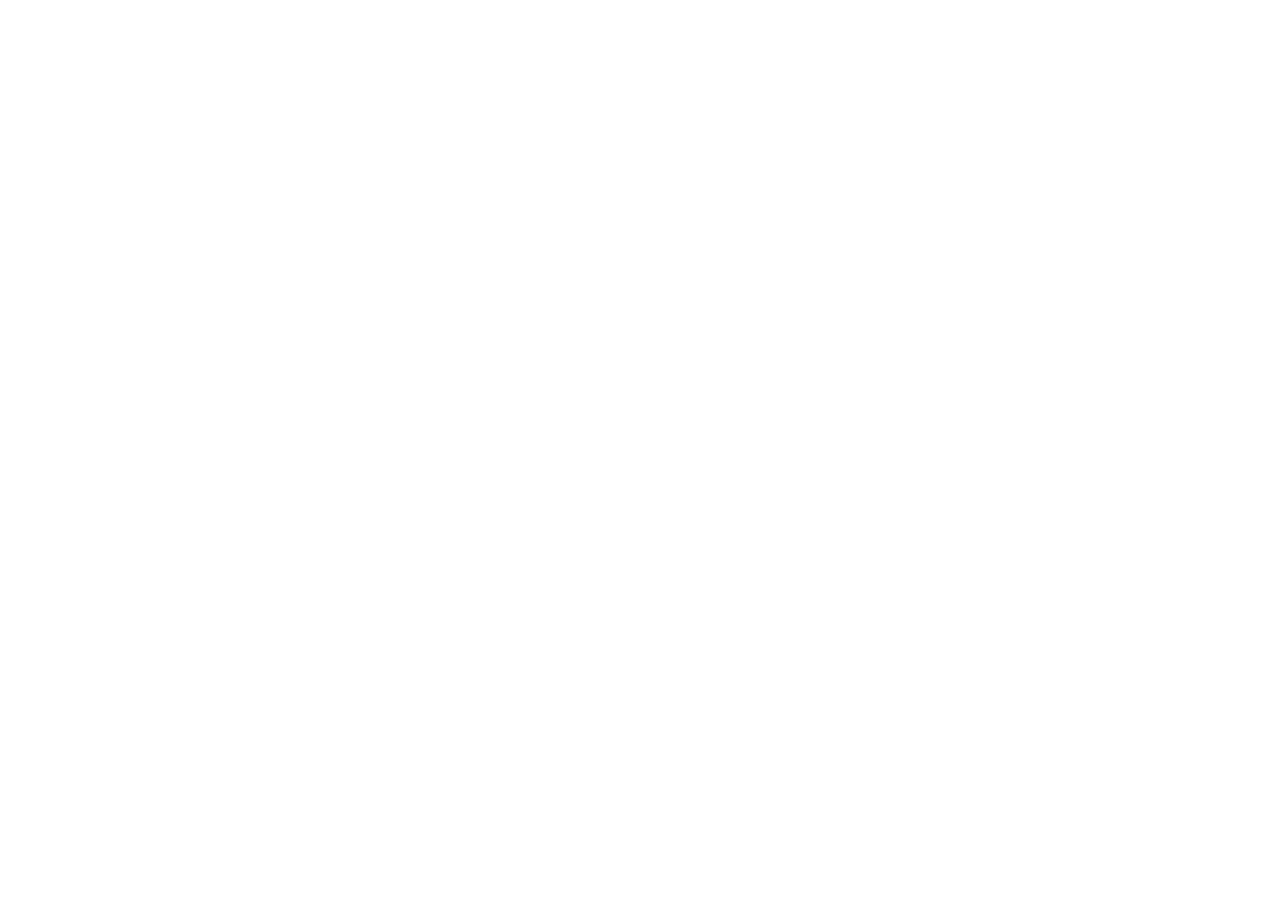
==== index.html @ 52702058 "Update index.html" ====
<!DOCTYPE html>
<html class="no-js vlt-is--custom-cursor" lang="en">


<head>
	<meta charset="utf-8">
	<title>Pranav Yerramaneni | Portfolio</title>
	<meta http-equiv="Content-Type" content="text/html; charset=UTF-8">
	<meta http-equiv="X-UA-Compatible" content="IE=edge">
	<meta name="viewport" content="width=device-width, initial-scale=1, maximum-scale=1">
	
	<meta name="keywords" content="">
	<meta name="description" content="A Website for our portfolio and plans">		
	<meta name="msapplication-TileColor" content="#c3323a">
	<meta name="theme-color" content="#101010">	
	<meta name="robots" content="index,follow">
	<meta name="googlebot" content="index,follow">
	<meta name="format-detection" content="telephone=no">
	<meta property="og:locale" content="en_US">
	<meta property="og:type" content="website">
	<meta name="google-site-verification" content="4DUOSP70eoujX4ylb9AFJlxHaWDzk1cPZtLNSaROMTg">
	<!-- Add the meta tag to turn off automatic translation -->
	<meta name="google" content="notranslate">


	<link rel="stylesheet" href="css/framework-bootstrap.min.css">
	<link rel="stylesheet" href="css/Inter-style.css">
	<link rel="stylesheet" href="css/css-vlt-plugins.min.css">
	<link rel="stylesheet" href="css/css-vlt-main.min.css">
	<link rel="stylesheet" href="css/css-custom.css">

</head><body class=" animsition">
	<!--Header-->
	<header class="vlt-header">
		<div class="vlt-navbar vlt-navbar--main vlt-navbar--fixed">
			<div class="vlt-navbar-background"></div>
			<div class="vlt-navbar-inner">
				<div class="vlt-navbar-inner--left">
					<!--Logo-->
					<a class="vlt-navbar-logo" href="index.html">
						<!-- <img class="black" src="images/root-logo-blak.png" alt="robopocalypse"><img class="white" src="images/root-logo-whit.png" alt="robopocalypse"> -->
					<!--Contacts-->
					<nav class="vlt-navbar-contacts d-none d-md-block">
						<ul>
							<li><a href="https://discord.gg/">devmello</a></li>
							<li class="sep">/</li>
							<li><a href="mailto:robopocalypse@gmail.com">pranav@devmello.xyz</a></li>
						</ul>
					</nav>
				</div>
				<div class="vlt-navbar-inner--right">
					<div class="d-flex align-items-center">
						<!--Menu Burger--><a class="vlt-menu-burger js-offcanvas-menu-open" href="#"><svg xmlns="http://www.w3.org/2000/svg" width="24" height="24" viewbox="0 0 24 24" fill="none" stroke="currentColor" stroke-width="2" stroke-linecap="square" stroke-linejoin="round">
								<line x1="3" y1="12" x2="21" y2="12"></line>
								<line x1="3" y1="6" x2="21" y2="6"></line>
								<line x1="3" y1="18" x2="21" y2="18"></line></svg></a>
					</div>
				</div>
			</div>
		</div>
	</header>
	<!--Offcanvas Menu-->
	<div class="vlt-offcanvas-menu">
		<div class="vlt-offcanvas-menu__header">
			<!--Locales-->
			<nav class="vlt-offcanvas-menu__locales"></nav>
			<!--Menu Burger--><a class="vlt-menu-burger vlt-menu-burger--opened js-offcanvas-menu-close" href="#"><svg xmlns="http://www.w3.org/2000/svg" width="24" height="24" viewbox="0 0 24 24" fill="none" stroke="currentColor" stroke-width="2" stroke-linecap="square" stroke-linejoin="round">
					<line x1="18" y1="6" x2="6" y2="18"></line>
					<line x1="6" y1="6" x2="18" y2="18"></line></svg></a>
		</div>
		<nav class="vlt-offcanvas-menu__navigation">
			<!--Navigation-->
			<ul class="sf-menu">
				<li data-menuanchor="Home"><a href="#Home">Home</a></li>
				<li data-menuanchor="Services"><a href="#Services">Experience</a></li>
				<li data-menuanchor="Experience"><a href="#Experience">Education</a></li>
				<!-- <li data-menuanchor="Skills"><a href="#Skills">Skills</a></li> -->
				<li data-menuanchor="Contact"><a href="#Contact">Contact</a></li>
			</ul>
		</nav>
		<div class="vlt-offcanvas-menu__footer">
			<!--Copyright-->
			<div class="vlt-offcanvas-menu__copyright">
				<p>© 2025 Copyright.<br>All rights reserved.</p>
			</div>
		</div>
	</div>
	<!--Site Overlay-->
	<div class="vlt-site-overlay"></div>
	<!--Main-->
	<main class="vlt-main">
		<!--Fullpage Slider-->
		<div class="vlt-fullpage-slider" data-loop-top="" data-loop-bottom="" data-speed="800">
			<!--Home-->
			<!--Section-->
			<div class="vlt-section pp-scrollable" data-anchor="Home" data-brightness="dark" style="background-image: url(assets/img/root/red-background.jpg);">
			<video width="100%" height="100%" autoplay="" loop="" muted="">
				<source src="assets/img/video3.mp4" type="video/mp4">
			</source></video>
				<div class="vlt-section__vertical-align">
					<div class="vlt-section__content">
						<div class="container">
							<div class="row">
								<div class="col-lg-7 offset-lg-1">
									<!--Animated Block-->
									<div class="vlt-animated-block" style="animation-delay:0s; animation-duration:700ms;">
										<h5 class="vlt-display-1 has-white-color">Pranav Yerramaneni</h5>
										<div class="vlt-gap-10"></div>
										<h1 class="vlt-large-heading has-white-color">Robotics for <br>3+ Years</h1>
										<div class="vlt-gap-40"></div>
										<div class="row">
											<div class="col-auto">
												<!--Counter Up Small-->
												<div class="vlt-counter-up-small" data-ending-number="5000" data-animation-speed="1500" data-delimiter=""><span class="counter">0</span> <sup></sup>
													<h6 class="vlt-display-1">⠀⠀⠀Impacted <br>⠀⠀⠀People</h6>
												</div>
												<div class="vlt-gap-20--sm"></div>
											</div>
											<div class="col-auto">
												<!--Counter Up Small-->
												<div class="vlt-counter-up-small" data-ending-number="700" data-animation-speed="1500" data-delimiter=""><span class="counter">0</span><sup> </sup>
													<h6 class="vlt-display-1">Hours of stem<br>taught</h6>
												</div>
											</div>
										</div>
										<div class="vlt-gap-40"></div><a class="vlt-link has-white-color" href="https://www.youtube.com/watch?v=5-nJNGnKnes">Watch Introduction</a>
									</div>
								</div>
							</div>
						</div>
					</div>
				</div>
			</div>
			<!--Services-->
			<!--Section-->
			<div class="vlt-section pp-scrollable" data-anchor="Services" data-brightness="light">
				<div class="vlt-section__vertical-align">
					<div class="vlt-section__content">
						<!--Particles-->
						<div class="vlt-section__particles">
							<div class="vlt-particle vlt-custom--1259 vlt-fade-in-right" style="background-image: url(assets/img/root/plus-light-pattern.png); animation-delay: 750ms;"></div>
							<div class="vlt-particle vlt-custom--2355 vlt-fade-in-left" style="background-image: url(assets/img/root/elipse-light.png); animation-delay: 500ms;"></div>
						</div>
						<div class="container">
							<div class="row">
								<div class="col-lg-2 offset-lg-1 d-none d-lg-block">
									<!--Animated Block-->
									<div class="vlt-animated-block" style="animation-delay:0s; animation-duration:700ms;">
										<!--Counter Up-->
										<div class="vlt-counter-up" data-ending-number="5" data-animation-speed="1000" data-delimiter=""><span class="counter">0</span><sup>+</sup>
										</div>
										<div class="vlt-gap-40"></div>
										<h6>Years <br>Experience <br>Volunteering <br>& Working</h6>
									</div>
								</div>
								<div class="col-lg-8 col-md-12">
									<!--Animated Block-->
									<div class="vlt-animated-block" style="animation-delay:100ms; animation-duration:700ms;">
										<h4>Teaching <span class="has-first-color">STEM</span> at 4+ elementry schools & <span class="has-first-color">interned</span> at multiple companies</h4>
									</div>
									<div class="vlt-gap-70"></div>
									<div class="row">
										<div class="col-md-6">
											<!--Animated Block-->
											<div class="vlt-animated-block" style="animation-delay:200ms; animation-duration:700ms;">
												<!--Services-->
												<div class="vlt-services">
													<h5 class="vlt-services__title"><a href="https://cometkits.github.io/">CometKits</a>
													</h5>
													<p class="vlt-services__text">
														Working closely with teachers and school administrators, I designed a custom product called Comet Kits <a class="standout-link" href="https://www.youtube.com/watch?v=p5Mq5VVSzcs" >(news coverage)</a>, enabling elementary students to explore robotics through interactive, project-based learning. Through this initiative, hundreds of students have gained an early understanding of coding, engineering, and creative problem-solving.
														</p>
												</div>
											</div>
											<div class="vlt-gap-40"></div>
										</div>
										<div class="col-md-6">
											<!--Animated Block-->
											<div class="vlt-animated-block" style="animation-delay:300ms; animation-duration:700ms;">
												<!--Services-->
												<div class="vlt-services">
													<h5 class="vlt-services__title"><a href="https://www.novarobotics.us/">Nova Robotics</a></h5>
													<p class="vlt-services__text">
														Created control software for a dual reaction wheel humanoid robot (bipedal) to balance with reaction wheels
														and execute complex motions such as walking and squatting.<br>
														Engineered an expressive robotic head for a childcare application using insights from Stanford childcare centers.<br>
														Integrated VibeVoice neural text-to-speech with the LLaVA vision-language model to enable emotionally aware,
														authentic interactions; optimized the system by modularizing the omnimodal architecture to reduce compute usage.
													</p>
												</div>
											</div>
											<div class="vlt-gap-40"></div>
										</div>
										<div class="col-md-6">
											<!--Animated Block-->
											<div class="vlt-animated-block" style="animation-delay:400ms; animation-duration:700ms;">
												<!--Services-->
												<div class="vlt-services">
													<h5 class="vlt-services__title"><a href="https://tourable.net">Tourable</a>
													</h5>
													<p class="vlt-services__text">
														Worked for a Cornell backed startup as a full stack developer.
														Implemented Stripe transactional features on the website for b2b and b2c payment plans.
														Implemented an admin dashboard for the website using React and Node.js.
													</p>
												</div>
											</div>
											<div class="vlt-gap-40--sm"></div>
										</div>
										<div class="col-md-6">
											<!--Animated Block-->
											<div class="vlt-animated-block" style="animation-delay:500ms; animation-duration:700ms;">
												<!--Services-->
												<div class="vlt-services">
													<h5 class="vlt-services__title"><a href="https://control.devmello.xyz">Robotics</a>
													</h5>
													<p class="vlt-services__text">
														- Software Lead - FIRST Tech Challenge Robotics, Team #8872 <br>
														- Co-Captain - FIRST Tech Challenge Robotics, Team #20424 <br>
														Qualified for the World Championship for FIRST Tech Challenge hosted in Houston. There we were a finalist for the Think Award placing us 12th in our division and 36nd in the world out of 7,000+ teams (top 0.1%).
														Co-led a 12-member team to regionals, implementing advanced algorithms and technologies.
														</p>
												</div>
											</div>
										</div>
									</div>
								</div>
							</div>
						</div>
					</div>
				</div>
			</div>
			<!--Experience-->
			<!--Section-->
			<div class="vlt-section pp-scrollable" data-anchor="Experience" data-brightness="dark">
				<div class="vlt-section__vertical-align">
					<div class="vlt-section__content">
						<!--Ken Burn Effect-->
						<div class="vlt-section__ken-burn-background"><img src="images/img-attachment-02.jpg" alt=""></div>
						<div class="container">
							<div class="row">
								<div class="col-lg-10 offset-lg-1">
									<!--Animated Block-->
									<div class="vlt-animated-block" style="animation-delay:0s; animation-duration:700ms;">
										<div class="d-block d-md-flex align-items-center justify-content-between">
											<h1 class="has-white-color">Education</h1>
											<div class="vlt-gap-30--sm"></div>
											<div class="vlt-timeline-slider-controls"><span class="prev">🡐</span><span class="pagination"></span><span class="next">🡒</span></div>
										</div>
									</div>
									<div class="vlt-gap-50"></div>
									<!--Animated Block-->
									<div class="vlt-animated-block" style="animation-delay:100ms; animation-duration:700ms;">
										<!--Timeline Slider-->
										<div class="vlt-timeline-slider">
											<div class="swiper-container">
												<div class="swiper-wrapper">
													<div>
														<div class="vlt-timeline-item">
															<div class="row">
																<div class="col-sm-12 col-md-3"><span class="vlt-timeline-item__year">Spring 2024</span></div>
																<div class="col-sm-12 col-md-3">
																	<h5 class="vlt-timeline-item__title">Mission College</h5>
																</div>
																<div class="col-sm-12 col-md-5 offset-md-1">
																	<p class="vlt-timeline-item__text">
																		— CIS 007: Python Programming (4 credits) - Grade: A<br>
																	</p>
																</div>
															</div>
														</div>

														<div class="vlt-timeline-item">
															<div class="row">
																<div class="col-sm-12 col-md-3"><span class="vlt-timeline-item__year">Spring 2024</span></div>
																<div class="col-sm-12 col-md-3">
																	<h5 class="vlt-timeline-item__title">Mission College</h5>
																</div>
																<div class="col-sm-12 col-md-5 offset-md-1">
																	<p class="vlt-timeline-item__text">
																		— CIS 008: Advanced Python Programming (4 credits) - Grade: A
																	</p>
																</div>
															</div>
														</div>
														<!--Timeline Slider Item-->
														
														<!--Timeline Slider Item-->
														<div class="vlt-timeline-item">
															<div class="row">
																<div class="col-sm-12 col-md-3"><span class="vlt-timeline-item__year">Fall 2023</span></div>
																<div class="col-sm-12 col-md-3">
																	<h5 class="vlt-timeline-item__title">Mission College</h5>
																</div>
																<div class="col-sm-12 col-md-5 offset-md-1">
																	<p class="vlt-timeline-item__text">
																		— CIS 051: Introduction to Data Analysis (4 credits) - Grade: A
																	</p>
																</div>
															</div>
														</div>
														<div class="vlt-timeline-item">
															<div class="row">
																<div class="col-sm-12 col-md-3"><span class="vlt-timeline-item__year">Summer 2023</span></div>
																<div class="col-sm-12 col-md-3">
																	<h5 class="vlt-timeline-item__title">Mission College</h5>
																</div>
																<div class="col-sm-12 col-md-5 offset-md-1">
																	<p class="vlt-timeline-item__text">
																		— CIS 044: Intro to Data Structures Using Java (4 credits) - Grade: A
																	</p>
																</div>
															</div>
														</div>
														
														<!--Timeline Slider Item-->
														
														<!--Timeline Slider Item-->
														
													</div>
													<div>
														<div class="vlt-timeline-item">
															<div class="row">
																<div class="col-sm-12 col-md-3"><span class="vlt-timeline-item__year">Summer 2023</span></div>
																<div class="col-sm-12 col-md-3">
																	<h5 class="vlt-timeline-item__title">Mission College</h5>
																</div>
																<div class="col-sm-12 col-md-5 offset-md-1">
																	<p class="vlt-timeline-item__text">
																		— CIS 040: C++ Programming (4 credits) - Grade: A<br>
																	</p>
																</div>
															</div>
														</div>
														<!--Timeline Slider Item-->
														<div class="vlt-timeline-item">
															<div class="row">
																<div class="col-sm-12 col-md-3"><span class="vlt-timeline-item__year">Summer 2022</span></div>
																<div class="col-sm-12 col-md-3">
																	<h5 class="vlt-timeline-item__title">Mission College</h5>
																</div>
																<div class="col-sm-12 col-md-5 offset-md-1">
																	<p class="vlt-timeline-item__text">
																		— CIS 043: Software Development With Java (4 credits) - Grade: A<br>
																	</p>
																</div>
															</div>
														</div>
														<div class="vlt-timeline-item">
															<div class="row">
																<div class="col-sm-12 col-md-3"><span class="vlt-timeline-item__year">Summer 2022</span></div>
																<div class="col-sm-12 col-md-3">
																	<h5 class="vlt-timeline-item__title">Mission College</h5>
																</div>
																<div class="col-sm-12 col-md-5 offset-md-1">
																	<p class="vlt-timeline-item__text">
																		— CIS 055: Database Management Systems I (3 credits) - Grade: A
																	</p>
																</div>
															</div>
														</div>
													</div>
												</div>
											</div>
										</div>
									</div>
									<div class="vlt-gap-50"></div>
									<!--Animated Block-->
									<div class="vlt-animated-block" style="animation-delay:200ms; animation-duration:700ms;">
										<!--Button--><a class="vlt-btn vlt-btn--primary" href="https://devmello.github.io/resume" target="_self"><span class="vlt-btn__text">Resume</span><span class="vlt-btn__icon vlt-btn__icon--right">
											<!-- <svg xmlns="http://www.w3.org/2000/svg" width="24" height="24" viewbox="0 0 24 24" fill="none" stroke="currentColor" stroke-width="2" stroke-linecap="square" stroke-linejoin="round">
													<line x1="12" y1="5" x2="12" y2="19"></line>
													<polyline points="19 12 12 19 5 12"></polyline>
												</svg>--></span></a> 
									</div>
								</div>
							</div>
						</div>
					</div>
				</div>
			</div>
			<!--Skills-->
			<!-- Section-->
			<!-- <div class="vlt-section pp-scrollable" data-anchor="Skills" data-brightness="light">
				<div class="vlt-section__vertical-align">
					<div class="vlt-section__content">
						
						<div class="vlt-section__particles">
							<div class="vlt-particle vlt-custom--1259 vlt-fade-in-right" style="background-image: url(assets/img/root/plus-light-pattern.png); animation-delay: 750ms;"></div>
							<div class="vlt-particle vlt-custom--2355 vlt-fade-in-left" style="background-image: url(assets/img/root/elipse-light.png); animation-delay: 500ms;"></div>
						</div>
						<div class="container">
							<div class="row align-items-center">
								<div class="col-lg-4 offset-lg-1">
									<div class="vlt-slide-photo">
										<div class="vlt-slide-photo__inside"><img src="images/img-attachment-07.jpg" alt=""></div>
										<div class="vlt-slide-photo__particle vlt-fade-in-bottom--small has-border-radius has-box-shadow" style="top: -50px; right: -40px; width: 100px; transition-delay: 300ms;"><img src="images/root-parallax-particle-01.png" alt=""></div>
										<div class="vlt-slide-photo__particle vlt-fade-in-bottom--small has-border-radius has-box-shadow" style="top: 40px; left: -30px; width: 80px; transition-delay: 600ms;"><img src="images/root-parallax-particle-02.png" alt=""></div>
										<div class="vlt-slide-photo__particle vlt-fade-in-left--small has-border-radius has-box-shadow" style="left: 30px; bottom: -50px; width: 100px; transition-delay: 900ms;"><img src="images/root-parallax-particle-03.png" alt=""></div>
										<div class="vlt-slide-photo__particle vlt-fade-in-left--small negative-z-index" style="right: -40px; bottom: -30px; width: 290px; transition-delay: 1.2s;"><img src="images/root-plus-light-pattern.png" alt=""></div>
									</div>
									<div class="vlt-gap-100--md"></div>
								</div>
								<div class="col-lg-5 offset-lg-1">

									<div class="vlt-animated-block" style="animation-delay:100ms; animation-duration:700ms;">
										<h4>I use the easiest and most efficient <span class="has-first-color">language</span></h4>
										<div class="vlt-gap-20"></div>
										<p>“Experience is the name<br> everyone gives to their mistakes.”<strong> – Oscar Wilde</strong></p>
									</div>
									<div class="vlt-gap-50"></div>

									<div class="vlt-animated-block" style="animation-delay:300ms; animation-duration:700ms;">

										<div class="vlt-progress-bar" data-final-value="100" data-animation-speed="1000">
											<h5 class="vlt-progress-bar__title">Java<span class="counter">0</span>
											</h5>
											<div class="vlt-progress-bar__bar"><span></span></div>
										</div>
									</div>
									<div class="vlt-gap-30"></div>

									<div class="vlt-animated-block" style="animation-delay:200ms; animation-duration:700ms;">

										<div class="vlt-progress-bar" data-final-value="60" data-animation-speed="1000">
											<h5 class="vlt-progress-bar__title">Kotlin<span class="counter">0</span>
											</h5>
											<div class="vlt-progress-bar__bar"><span></span></div>
										</div>
									</div>
									<div class="vlt-gap-30"></div>

									<div class="vlt-animated-block" style="animation-delay:400ms; animation-duration:700ms;">
										<div class="vlt-progress-bar" data-final-value="50" data-animation-speed="1000">
											<h5 class="vlt-progress-bar__title">C++<span class="counter">0</span>
											</h5>
											<div class="vlt-progress-bar__bar"><span></span></div>
										</div>
									</div>
								</div>
							</div>
						</div>
					</div>
				</div>
			</div> -->
			<!--Contact-->
			<!--Section-->
			<div class="vlt-section pp-scrollable" data-anchor="Contact" data-brightness="dark">
				<div class="vlt-section__vertical-align">
					<div class="vlt-section__content">
						<!--Particles-->
						<div class="vlt-section__particles">
							<div class="vlt-particle vlt-custom--1259 vlt-fade-in-right" style="background-image: url(assets/img/root/plus-light-pattern.png); animation-delay: 750ms;"></div>
							<div class="vlt-particle vlt-custom--2355 vlt-fade-in-left" style="background-image: url(assets/img/root/elipse-light.png); animation-delay: 500ms;"></div>
						</div>
						<!--Ken Burn Effect-->
						<div class="vlt-section__ken-burn-background"><img src="images/img-attachment-05.jpg" alt=""></div>
						<div class="container">
							<div class="row">
								<div class="col-lg-4 offset-lg-1">
									<!--Animated Block-->
									<div class="vlt-animated-block" style="animation-delay:0s; animation-duration:700ms;">
										<h1 class="has-white-color">Contact</h1>
										<div class="vlt-gap-20"></div>
										<p class="has-gray-color">“Alone we can do so little; together we can do so much.”<strong> – Helen Keller</strong></p>
										<div class="vlt-gap-50"></div>
										<div class="has-white-color">
											<h6 class="vlt-display-1 has-gray-color">Email:</h6>
											<div class="vlt-gap-5"></div><a href="mailto:pranav@devmello.xyz">pranav@devmello.xyz</a>
											
										</div>
										<div class="vlt-ap-30"></div>
										<div class="has-white-color">
											<h6 class="vlt-display-1 has-gray-color">Discord:</h6>
											<div class="vlt-gap-5"></div><a href="https://discord.com/users/943374631644045363">DevMello</a>
										</div>
									</div>
								</div>
								<div class="col-lg-6">
									<!--Animated Block-->
									<div class="vlt-animated-block" style="animation-delay:100ms; animation-duration:700ms;">
										<h5 class="has-white-color">The possibility is  <span class="has-first-color">Endless</span></h5>
										<div class="vlt-gap-40"></div>
										<form class="vlt-contact-form" novalidate="novalidate">

											<button class="vlt-btn vlt-btn--primary"><a href="https://www.linkedin.com/in/pranav-yerramaneni-2938a9294/" class="vlt-btn__text">Linkedin</a><span class="vlt-btn__icon vlt-btn__icon--right"></span></button>
										</form>
									</div>
								</div>
							</div>
						</div>
					</div>
				</div>
			</div>
			<!--Progress Bar-->
			<ul class="vlt-fullpage-slider-progress-bar">
				<li data-menuanchor="Home">
				</li><li data-menuanchor="Services">
				</li><li data-menuanchor="Experience">
				<!-- </li><li data-menuanchor="Skills"> -->
				</li><li data-menuanchor="Contact">
			</li></ul>
			<!--Numbers-->
			<div class="vlt-fullpage-slider-numbers"></div>
		</div>
	</main>
	<!--Libs-->
	<script src="js/vendors-jquery-3.5.1.min.js"></script>
	<script src="js/3.8.0-gsap.min.js"></script>
	<script src="js/scripts-vlt-plugins.js"></script>
	<script src="js/scripts-vlt-helpers.js"></script>
	<script src="js/scripts-vlt-controllers.js"></script>
</body>

</html>
---- css/Inter-style.css ----
@font-face {
	font-family: 'Inter';
	font-weight: normal;
	font-style: italic;
	src: url('../fonts/Inter-../fonts/Inter-Inter-Italic.woff2') format('woff2'), url('../fonts/Inter-Inter-Italic.woff') format('woff');
}

@font-face {
	font-family: 'Inter';
	font-weight: normal;
	font-style: normal;
	src: url('../fonts/Inter-../fonts/Inter-Inter-Regular.woff2') format('woff2'), url('../fonts/Inter-Inter-Regular.woff') format('woff');
}

@font-face {
	font-family: 'Inter';
	font-weight: 500;
	font-style: normal;
	src: url('../fonts/Inter-../fonts/Inter-Inter-Medium.woff2') format('woff2'), url('../fonts/Inter-Inter-Medium.woff') format('woff');
}

@font-face {
	font-family: 'Inter';
	font-weight: 600;
	font-style: normal;
	src: url('../fonts/Inter-../fonts/Inter-Inter-SemiBold.woff2') format('woff2'), url('../fonts/Inter-Inter-SemiBold.woff') format('woff');
}

@font-face {
	font-family: 'Inter';
	font-weight: 700;
	font-style: normal;
	src: url('../fonts/Inter-../fonts/Inter-Inter-Bold.woff2') format('woff2'), url('../fonts/Inter-Inter-Bold.woff') format('woff');
}
---- css/css-vlt-main.min.css ----
:root{--p1:#c3323a;--pf:Inter}@-webkit-keyframes vlt_animate_icon_bottom{49%{-webkit-transform:translateY(100%);transform:translateY(100%)}50%{-webkit-transform:translateY(-100%);transform:translateY(-100%);opacity:0}51%{opacity:1}}@keyframes vlt_animate_icon_bottom{49%{-webkit-transform:translateY(100%);transform:translateY(100%)}50%{-webkit-transform:translateY(-100%);transform:translateY(-100%);opacity:0}51%{opacity:1}}@-webkit-keyframes vlt_animation_block{0%{-webkit-transform:translateY(30px) translateZ(0) scaleY(1.1) skewY(2deg);transform:translateY(30px) translateZ(0) scaleY(1.1) skewY(2deg);-webkit-transform-origin:0 0;transform-origin:0 0;opacity:0;-webkit-transform-style:preserve-3d;transform-style:preserve-3d}100%{-webkit-transform:translateY(0) translateZ(0) scaleY(1) skewY(0);transform:translateY(0) translateZ(0) scaleY(1) skewY(0);opacity:1;-webkit-transform-style:preserve-3d;transform-style:preserve-3d}}@keyframes vlt_animation_block{0%{-webkit-transform:translateY(30px) translateZ(0) scaleY(1.1) skewY(2deg);transform:translateY(30px) translateZ(0) scaleY(1.1) skewY(2deg);-webkit-transform-origin:0 0;transform-origin:0 0;opacity:0;-webkit-transform-style:preserve-3d;transform-style:preserve-3d}100%{-webkit-transform:translateY(0) translateZ(0) scaleY(1) skewY(0);transform:translateY(0) translateZ(0) scaleY(1) skewY(0);opacity:1;-webkit-transform-style:preserve-3d;transform-style:preserve-3d}}@-webkit-keyframes vlt_bounce{0%,100%{-webkit-transform:scale(0);transform:scale(0)}50%{-webkit-transform:scale(1);transform:scale(1)}}@keyframes vlt_bounce{0%,100%{-webkit-transform:scale(0);transform:scale(0)}50%{-webkit-transform:scale(1);transform:scale(1)}}.vlt-custom-cursor .circle span,.vlt-display-1,.vlt-footer-copyright,.vlt-link-with-arrow,.vlt-navbar-contacts ul,.vlt-offcanvas-menu__copyright,.vlt-offcanvas-menu__locales a,.vlt-project-showcase .vlt-project-showcase__items .vlt-project-showcase__item__category,.vlt-testimonial-item__meta span{font-size:.8125rem;font-weight:600;line-height:1.6;letter-spacing:.01em;text-transform:uppercase}.vlt-fixed-socials,.vlt-offcanvas-menu__socials a{font-size:1.125rem;font-weight:700;letter-spacing:.01em}.has-first-color{color:var(--p1)}.has-first-background-color{background-color:var(--p1)}.has-white-color{color:#fff!important}.has-white-background-color{background-color:#fff}.has-gray-color{color:#999!important}.has-gray-background-color{background-color:#999}.vlt-large-heading{font-size:5rem}@media only screen and (max-width:575px){.vlt-large-heading{font-size:3.625rem}}.vlt-gap-5{height:.3125rem}@media only screen and (max-width:767px){.vlt-gap-5--sm{height:.3125rem}}@media only screen and (max-width:991px){.vlt-gap-5--md{height:.3125rem}}.vlt-gap-10{height:.625rem}@media only screen and (max-width:767px){.vlt-gap-10--sm{height:.625rem}}@media only screen and (max-width:991px){.vlt-gap-10--md{height:.625rem}}.vlt-gap-20{height:1.25rem}@media only screen and (max-width:767px){.vlt-gap-20--sm{height:1.25rem}}@media only screen and (max-width:991px){.vlt-gap-20--md{height:1.25rem}}.vlt-gap-30{height:1.875rem}@media only screen and (max-width:767px){.vlt-gap-30--sm{height:1.875rem}}@media only screen and (max-width:991px){.vlt-gap-30--md{height:1.875rem}}.vlt-gap-40{height:2.5rem}@media only screen and (max-width:767px){.vlt-gap-40--sm{height:2.5rem}}@media only screen and (max-width:991px){.vlt-gap-40--md{height:2.5rem}}.vlt-gap-50{height:3.125rem}@media only screen and (max-width:767px){.vlt-gap-50--sm{height:3.125rem}}@media only screen and (max-width:991px){.vlt-gap-50--md{height:3.125rem}}.vlt-gap-70{height:4.375rem}@media only screen and (max-width:767px){.vlt-gap-70--sm{height:4.375rem}}@media only screen and (max-width:991px){.vlt-gap-70--md{height:4.375rem}}.vlt-gap-100{height:6.25rem}@media only screen and (max-width:767px){.vlt-gap-100--sm{height:6.25rem}}@media only screen and (max-width:991px){.vlt-gap-100--md{height:6.25rem}}.vlt-fade-in-left,.vlt-fade-in-left--small{-webkit-transition:all .7s 0s cubic-bezier(.46,.03,.52,.96);transition:all .7s 0s cubic-bezier(.46,.03,.52,.96);-webkit-transform:translate3d(-100%,0,0);transform:translate3d(-100%,0,0);opacity:0}.vlt-fade-in-left--small{-webkit-transform:translate3d(-100px,0,0);transform:translate3d(-100px,0,0)}.active .vlt-fade-in-left,.active .vlt-fade-in-left--small{-webkit-transform:translate3d(0,0,0);transform:translate3d(0,0,0);opacity:1}.vlt-fade-in-right,.vlt-fade-in-right--small{-webkit-transition:all .7s 0s cubic-bezier(.46,.03,.52,.96);transition:all .7s 0s cubic-bezier(.46,.03,.52,.96);-webkit-transform:translate3d(100%,0,0);transform:translate3d(100%,0,0);opacity:0}.vlt-fade-in-right--small{-webkit-transform:translate3d(100px,0,0);transform:translate3d(100px,0,0)}.active .vlt-fade-in-right,.active .vlt-fade-in-right--small{-webkit-transform:translate3d(0,0,0);transform:translate3d(0,0,0);opacity:1}.vlt-fade-in-top,.vlt-fade-in-top--small{-webkit-transition:all .7s 0s cubic-bezier(.46,.03,.52,.96);transition:all .7s 0s cubic-bezier(.46,.03,.52,.96);-webkit-transform:translate3d(0,-100%,0);transform:translate3d(0,-100%,0);opacity:0}.vlt-fade-in-top--small{-webkit-transform:translate3d(0,-100px,0);transform:translate3d(0,-100px,0)}.active .vlt-fade-in-top,.active .vlt-fade-in-top--small{-webkit-transform:translate3d(0,0,0);transform:translate3d(0,0,0);opacity:1}.vlt-fade-in-bottom,.vlt-fade-in-bottom--small{-webkit-transition:all .7s 0s cubic-bezier(.46,.03,.52,.96);transition:all .7s 0s cubic-bezier(.46,.03,.52,.96);-webkit-transform:translate3d(0,100%,0);transform:translate3d(0,100%,0);opacity:0}.vlt-fade-in-bottom--small{-webkit-transform:translate3d(0,100px,0);transform:translate3d(0,100px,0)}.active .vlt-fade-in-bottom,.active .vlt-fade-in-bottom--small{-webkit-transform:translate3d(0,0,0);transform:translate3d(0,0,0);opacity:1}.message.success{color:var(--success)}.message.danger{color:var(--danger)}.center-mode{position:absolute;z-index:1;top:50%;left:50%;-webkit-transform:translate3d(-50%,-50%,0);transform:translate3d(-50%,-50%,0)}html{font-size:14px}@media only screen and (min-width:768px){html{font-size:15px}}@media only screen and (min-width:992px){html{font-size:16px}}body{font-family:var(--pf);font-size:1rem;line-height:1.7;min-width:20rem;margin:0;padding:0;color:#5c5c5c;background-color:#fff;-webkit-font-smoothing:antialiased;-moz-osx-font-smoothing:grayscale}img{max-width:100%;height:auto}p{margin:0 0 1.875rem}p:empty{display:none}p:last-of-type{margin-bottom:0}strong{font-weight:600}mark{background-color:var(--p1)}a{-webkit-transition:all .3s cubic-bezier(.46,.03,.52,.96);transition:all .3s cubic-bezier(.46,.03,.52,.96);text-decoration:none;color:inherit}a:active,a:focus,a:hover{text-decoration:none;outline:0}a:hover{color:var(--p1)}.h1,.h2,.h3,.h4,.h5,.h6,h1,h2,h3,h4,h5,h6{font-weight:700;margin:0;padding:0;letter-spacing:-.02em;color:#101010}.h1,h1{font-size:3.625rem;line-height:1.15}@media only screen and (max-width:575px){.h1,h1{font-size:2.375rem}}.h2,h2{font-size:3rem;line-height:1.4}.h3,h3{font-size:2.375rem;line-height:1.4}.h4,h4{font-size:2rem;line-height:1.4}.h5,h5{font-size:1.5rem;line-height:1.4}.h6,h6{font-size:1.375rem;line-height:1.55}form{max-width:100%}label{display:block;margin-bottom:.3125rem;-webkit-user-select:none;-moz-user-select:none;-ms-user-select:none;user-select:none;color:#101010}input[type=date],input[type=email],input[type=number],input[type=password],input[type=search],input[type=tel],input[type=text],input[type=url],select,textarea{display:block;width:100%;margin:0;padding:.75rem 1rem;-webkit-transition:all .3s cubic-bezier(.46,.03,.52,.96);transition:all .3s cubic-bezier(.46,.03,.52,.96);color:#fff;border:none;border-radius:4px;outline:0;background-color:#222;-webkit-box-shadow:0 5px 15px 5px rgba(16,16,16,.1),inset 0 -2px 0 0 rgba(16,16,16,.2);box-shadow:0 5px 15px 5px rgba(16,16,16,.1),inset 0 -2px 0 0 rgba(16,16,16,.2);-webkit-appearance:none;-moz-appearance:none;appearance:none}select{color:#999;background-image:url('data:image/svg+xml;utf8,<svg fill=\'%23999999\' height=\'24\' viewBox=\'0 0 24 24\' width=\'24\' xmlns=\'http://www.w3.org/2000/svg\'><path d=\'M7 10l5 5 5-5z\'/><path d=\'M0 0h24v24H0z\' fill=\'none\'/></svg>');background-repeat:no-repeat;background-position:right 16px bottom 50%;background-size:18px 18px}textarea{width:100%;max-width:100%}button:focus,input[type=submit]:focus{outline:0}input[type=date].placeholder,input[type=email].placeholder,input[type=number].placeholder,input[type=password].placeholder,input[type=search].placeholder,input[type=tel].placeholder,input[type=text].placeholder,input[type=url].placeholder,select.placeholder,textarea.placeholder{opacity:1;color:#999}input[type=date]:-moz-placeholder,input[type=email]:-moz-placeholder,input[type=number]:-moz-placeholder,input[type=password]:-moz-placeholder,input[type=search]:-moz-placeholder,input[type=tel]:-moz-placeholder,input[type=text]:-moz-placeholder,input[type=url]:-moz-placeholder,select:-moz-placeholder,textarea:-moz-placeholder{opacity:1;color:#999}input[type=date]::-moz-placeholder,input[type=email]::-moz-placeholder,input[type=number]::-moz-placeholder,input[type=password]::-moz-placeholder,input[type=search]::-moz-placeholder,input[type=tel]::-moz-placeholder,input[type=text]::-moz-placeholder,input[type=url]::-moz-placeholder,select::-moz-placeholder,textarea::-moz-placeholder{opacity:1;color:#999}input[type=date]:-ms-input-placeholder,input[type=email]:-ms-input-placeholder,input[type=number]:-ms-input-placeholder,input[type=password]:-ms-input-placeholder,input[type=search]:-ms-input-placeholder,input[type=tel]:-ms-input-placeholder,input[type=text]:-ms-input-placeholder,input[type=url]:-ms-input-placeholder,select:-ms-input-placeholder,textarea:-ms-input-placeholder{opacity:1;color:#999}input[type=date]::-webkit-input-placeholder,input[type=email]::-webkit-input-placeholder,input[type=number]::-webkit-input-placeholder,input[type=password]::-webkit-input-placeholder,input[type=search]::-webkit-input-placeholder,input[type=tel]::-webkit-input-placeholder,input[type=text]::-webkit-input-placeholder,input[type=url]::-webkit-input-placeholder,select::-webkit-input-placeholder,textarea::-webkit-input-placeholder{opacity:1;color:#999}input[type=date]:focus.placeholder,input[type=email]:focus.placeholder,input[type=number]:focus.placeholder,input[type=password]:focus.placeholder,input[type=search]:focus.placeholder,input[type=tel]:focus.placeholder,input[type=text]:focus.placeholder,input[type=url]:focus.placeholder,select:focus.placeholder,textarea:focus.placeholder{opacity:0}input[type=date]:focus:-moz-placeholder,input[type=email]:focus:-moz-placeholder,input[type=number]:focus:-moz-placeholder,input[type=password]:focus:-moz-placeholder,input[type=search]:focus:-moz-placeholder,input[type=tel]:focus:-moz-placeholder,input[type=text]:focus:-moz-placeholder,input[type=url]:focus:-moz-placeholder,select:focus:-moz-placeholder,textarea:focus:-moz-placeholder{opacity:0}input[type=date]:focus::-moz-placeholder,input[type=email]:focus::-moz-placeholder,input[type=number]:focus::-moz-placeholder,input[type=password]:focus::-moz-placeholder,input[type=search]:focus::-moz-placeholder,input[type=tel]:focus::-moz-placeholder,input[type=text]:focus::-moz-placeholder,input[type=url]:focus::-moz-placeholder,select:focus::-moz-placeholder,textarea:focus::-moz-placeholder{opacity:0}input[type=date]:focus:-ms-input-placeholder,input[type=email]:focus:-ms-input-placeholder,input[type=number]:focus:-ms-input-placeholder,input[type=password]:focus:-ms-input-placeholder,input[type=search]:focus:-ms-input-placeholder,input[type=tel]:focus:-ms-input-placeholder,input[type=text]:focus:-ms-input-placeholder,input[type=url]:focus:-ms-input-placeholder,select:focus:-ms-input-placeholder,textarea:focus:-ms-input-placeholder{opacity:0}input[type=date]:focus::-webkit-input-placeholder,input[type=email]:focus::-webkit-input-placeholder,input[type=number]:focus::-webkit-input-placeholder,input[type=password]:focus::-webkit-input-placeholder,input[type=search]:focus::-webkit-input-placeholder,input[type=tel]:focus::-webkit-input-placeholder,input[type=text]:focus::-webkit-input-placeholder,input[type=url]:focus::-webkit-input-placeholder,select:focus::-webkit-input-placeholder,textarea:focus::-webkit-input-placeholder{opacity:0}.vlt-form-group{position:relative;display:block;margin-bottom:1.875rem}.vlt-form-group label.error{font-size:.8125rem;margin:.3125rem 0 0;color:var(--danger)}.vlt-form-row{display:grid;grid-gap:30px;grid-template-columns:repeat(1,1fr)}.vlt-form-row.two-col{grid-template-columns:repeat(2,1fr)}@media only screen and (max-width:767px){.vlt-form-row.two-col{grid-gap:0;grid-template-columns:repeat(1,1fr)}}.vlt-form-row.three-col{grid-template-columns:repeat(3,1fr)}@media only screen and (max-width:767px){.vlt-form-row.three-col{grid-gap:0;grid-template-columns:repeat(1,1fr)}}@media only screen and (min-width:1200px){.container{max-width:1200px}}.vlt-main{position:relative;overflow:hidden}.vlt-header{position:absolute;z-index:30;top:0;left:0;width:100%;color:#101010}.is-light .vlt-header{color:#fff}.vlt-navbar{position:relative;z-index:50}.vlt-navbar .vlt-navbar-inner{position:relative;display:-webkit-box;display:-webkit-flex;display:-ms-flexbox;display:flex;padding:.9375rem;-webkit-transition:padding .3s cubic-bezier(.46,.03,.52,.96);transition:padding .3s cubic-bezier(.46,.03,.52,.96);-webkit-box-align:center;-webkit-align-items:center;-ms-flex-align:center;align-items:center;-webkit-box-pack:justify;-webkit-justify-content:space-between;-ms-flex-pack:justify;justify-content:space-between}@media only screen and (min-width:768px){.vlt-navbar .vlt-navbar-inner{padding:1.875rem}}@media only screen and (min-width:1200px){.vlt-navbar .vlt-navbar-inner{padding:2.5rem 3.75rem}}.vlt-navbar .vlt-navbar-inner--left{display:-webkit-box;display:-webkit-flex;display:-ms-flexbox;display:flex;-webkit-box-align:center;-webkit-align-items:center;-ms-flex-align:center;align-items:center;-webkit-flex-basis:100%;-ms-flex-preferred-size:100%;flex-basis:100%}.vlt-navbar .vlt-navbar-background{position:absolute;z-index:-1;top:-1px;right:0;left:0;width:100%;height:0;-webkit-transition:all .3s cubic-bezier(.46,.03,.52,.96);transition:all .3s cubic-bezier(.46,.03,.52,.96);background-color:#101010;-webkit-box-shadow:none;box-shadow:none}.is-dark .vlt-navbar .vlt-navbar-background{background-color:#fff}.vlt-navbar--fixed{position:fixed;top:0;left:0;width:100%}.vlt-navbar--solid .vlt-navbar-inner{padding-top:1.875rem;padding-bottom:1.875rem}.vlt-navbar--solid .vlt-navbar-background{height:100%}.vlt-navbar .vlt-navbar-logo{line-height:1;display:inline-block;vertical-align:middle;color:inherit}.vlt-navbar .vlt-navbar-logo h2{font-size:1.75rem;font-weight:700;margin:0;letter-spacing:-.02em;color:inherit}.vlt-navbar .vlt-navbar-logo img{display:block;max-width:none;max-height:24px}.is-light .vlt-navbar .vlt-navbar-logo img.black{display:none}.is-dark .vlt-navbar .vlt-navbar-logo img.white{display:none}.vlt-navbar .vlt-navbar-logo:hover{text-decoration:none;color:currentColor}.vlt-navbar-contacts{margin-left:10%}.vlt-navbar-contacts ul{display:-webkit-inline-box;display:-webkit-inline-flex;display:-ms-inline-flexbox;display:inline-flex;margin:0;padding:0;list-style-type:none}.vlt-navbar-contacts ul li.sep{margin:0 .9375rem;-webkit-transition:color .3s cubic-bezier(.46,.03,.52,.96);transition:color .3s cubic-bezier(.46,.03,.52,.96);opacity:.5}.vlt-navbar-contacts ul li a:hover{opacity:.8;color:inherit}@media (min-width:783px){.admin-bar .vlt-navbar--fixed{top:32px!important}}@media (max-width:782px){.admin-bar .vlt-navbar--fixed{top:46px!important}}@media (max-width:600px){.admin-bar .vlt-navbar--fixed{top:0!important}}.vlt-menu-burger{font-size:1.75rem;line-height:0}.vlt-menu-burger svg{width:1em;height:1em}.vlt-menu-burger:hover{color:inherit}.vlt-menu-burger--opened:hover i{-webkit-transform:rotate(180deg);-ms-transform:rotate(180deg);transform:rotate(180deg)}.vlt-offcanvas-menu{position:fixed;z-index:40;top:0;right:0;bottom:0;display:-webkit-box;display:-webkit-flex;display:-ms-flexbox;display:flex;flex-direction:column;width:100%;padding:2.5rem 4.375rem 3.75rem;-webkit-transform:translate3d(100%,0,0);transform:translate3d(100%,0,0);background-color:#101010;-webkit-box-orient:vertical;-webkit-box-direction:normal;-webkit-flex-direction:column;-ms-flex-direction:column}@media only screen and (min-width:576px){.vlt-offcanvas-menu{width:34.375rem}}@media only screen and (max-width:575px){.vlt-offcanvas-menu{padding:2.5rem 2.5rem 3.75rem}}.vlt-offcanvas-menu__header{display:-webkit-box;display:-webkit-flex;display:-ms-flexbox;display:flex;width:100%;padding-bottom:6.25rem;color:#ccc;-webkit-box-align:center;-webkit-align-items:center;-ms-flex-align:center;align-items:center;-webkit-box-pack:justify;-webkit-justify-content:space-between;-ms-flex-pack:justify;justify-content:space-between}@media only screen and (max-width:575px){.vlt-offcanvas-menu__header{padding-bottom:3.125rem}}@media (max-height:559px){.vlt-offcanvas-menu__header{padding-bottom:3.125rem}}.vlt-offcanvas-menu__header .vlt-menu-burger:hover{color:#fff}.vlt-offcanvas-menu__locales a{display:inline-block}.vlt-offcanvas-menu__locales a+a{margin-left:1.25rem}.vlt-offcanvas-menu__locales a.active,.vlt-offcanvas-menu__locales a:hover{color:var(--p1)}.vlt-offcanvas-menu__navigation{overflow-y:auto;height:100%}.vlt-offcanvas-menu__navigation .sf-menu{overflow:hidden}.vlt-offcanvas-menu__navigation .sf-menu li{display:block;float:none}.vlt-offcanvas-menu__navigation .sf-menu a{display:inline-block}.vlt-offcanvas-menu__navigation .sf-menu>li{padding:.625rem 0}.vlt-offcanvas-menu__navigation .sf-menu>li>a{font-size:2rem;font-weight:700;line-height:1.1;padding:.3125rem 0;letter-spacing:-.02em;color:#ccc}@media only screen and (max-width:575px){.vlt-offcanvas-menu__navigation .sf-menu>li>a{font-size:1.75rem}}.vlt-offcanvas-menu__navigation .sf-menu>li>a::before{position:absolute;left:0;display:inline-block;content:'/';-webkit-transition:-webkit-transform .3s cubic-bezier(.46,.03,.52,.96);transition:-webkit-transform .3s cubic-bezier(.46,.03,.52,.96);transition:transform .3s cubic-bezier(.46,.03,.52,.96);transition:transform .3s cubic-bezier(.46,.03,.52,.96),-webkit-transform .3s cubic-bezier(.46,.03,.52,.96);-webkit-transform:translate(-15px,0);-ms-transform:translate(-15px,0);transform:translate(-15px,0);opacity:0}.vlt-offcanvas-menu__navigation .sf-menu>li:last-child{padding-bottom:0}.vlt-offcanvas-menu__navigation .sf-menu>li:first-child{padding-top:0}.vlt-offcanvas-menu__navigation .sf-menu>li.active>a,.vlt-offcanvas-menu__navigation .sf-menu>li:hover>a{color:var(--p1)}.vlt-offcanvas-menu__navigation .sf-menu>li.active>a{padding-left:1.25rem}.vlt-offcanvas-menu__navigation .sf-menu>li.active>a::before{-webkit-transition-delay:150ms;transition-delay:150ms;-webkit-transform:translate(0,0);-ms-transform:translate(0,0);transform:translate(0,0);opacity:1}.vlt-offcanvas-menu__footer{padding-top:6.25rem}@media only screen and (max-width:575px){.vlt-offcanvas-menu__footer{padding-top:3.125rem}}.vlt-offcanvas-menu__footer>div{opacity:0}.vlt-offcanvas-menu__socials{margin-bottom:3.125rem;color:#ccc}@media (max-height:559px){.vlt-offcanvas-menu__socials{margin-bottom:0}}@media only screen and (max-width:575px){.vlt-offcanvas-menu__socials{display:none}}.vlt-offcanvas-menu__socials a:hover{color:#fff}.vlt-offcanvas-menu__socials a+a{margin-left:1.25rem}.vlt-offcanvas-menu__copyright{color:#ccc}.vlt-offcanvas-menu__copyright p{margin-bottom:0}@media (max-height:559px){.vlt-offcanvas-menu__copyright{display:none}}@media (min-width:783px){.admin-bar .vlt-aside-menu-wrapper{top:32px!important}}@media (max-width:782px){.admin-bar .vlt-aside-menu-wrapper{top:46px!important}}@media (max-width:600px){.admin-bar .vlt-aside-menu-wrapper{top:0!important}}.vlt-site-overlay{position:fixed;z-index:35;top:0;right:0;bottom:0;left:0;visibility:hidden;opacity:0;background-color:rgba(16,16,16,.15)}.vlt-footer{position:absolute;right:0;bottom:0;left:0;display:-webkit-box;display:-webkit-flex;display:-ms-flexbox;display:flex;width:100%;padding:0 .9375rem .9375rem;pointer-events:none;-webkit-box-align:end;-webkit-align-items:flex-end;-ms-flex-align:end;align-items:flex-end;-webkit-box-pack:justify;-webkit-justify-content:space-between;-ms-flex-pack:justify;justify-content:space-between}@media only screen and (min-width:768px){.vlt-footer{padding:0 1.875rem 1.875rem}}@media only screen and (min-width:1200px){.vlt-footer{padding:0 3.75rem 2.5rem}}.vlt-footer--fixed{position:fixed;z-index:20}@media (max-height:559px){.vlt-footer--fixed{display:none}}.vlt-footer-copyright{pointer-events:auto;color:#101010}.is-light .vlt-footer-copyright{color:#fff}.vlt-footer-copyright p{margin-bottom:0}.vlt-fullpage-slider{height:100vh}.vlt-fullpage-slider .vlt-section{display:-webkit-box;display:-webkit-flex;display:-ms-flexbox;display:flex;flex-direction:column;background-color:#fff;background-repeat:no-repeat;background-position:center;background-size:cover;-webkit-box-flex:1;-webkit-flex:1 1 auto;-ms-flex:1 1 auto;flex:1 1 auto;-webkit-flex-wrap:wrap;-ms-flex-wrap:wrap;flex-wrap:wrap;-webkit-box-orient:vertical;-webkit-box-direction:normal;-webkit-flex-direction:column;-ms-flex-direction:column}.vlt-fullpage-slider .vlt-section__vertical-align{display:-webkit-box;display:-webkit-flex;display:-ms-flexbox;display:flex;overflow:hidden;flex-direction:column;width:100%;min-height:100%;-webkit-box-flex:0;-webkit-flex:0 0 auto;-ms-flex:0 0 auto;flex:0 0 auto;-webkit-box-orient:vertical;-webkit-box-direction:normal;-webkit-flex-direction:column;-ms-flex-direction:column;-webkit-box-pack:center;-webkit-justify-content:center;-ms-flex-pack:center;justify-content:center;-webkit-box-align:center;-webkit-align-items:center;-ms-flex-align:center;align-items:center}.vlt-fullpage-slider .vlt-section__content{position:relative;z-index:2;display:-webkit-box;display:-webkit-flex;display:-ms-flexbox;display:flex;width:100%;min-height:100%;padding-top:7.5rem;padding-bottom:7.5rem;-webkit-box-flex:1;-webkit-flex:1 1 auto;-ms-flex:1 1 auto;flex:1 1 auto;-webkit-box-align:center;-webkit-align-items:center;-ms-flex-align:center;align-items:center}.vlt-fullpage-slider .vlt-section .vlt-section__ken-burn-background{position:absolute;z-index:-1;top:0;left:0;overflow:hidden;width:100%;height:100%;pointer-events:none}.vlt-fullpage-slider .vlt-section .vlt-section__ken-burn-background img{position:absolute;top:0;left:0;width:100%;height:100%;-webkit-transition:-webkit-transform 2.5s cubic-bezier(.46,.03,.52,.96);transition:-webkit-transform 2.5s cubic-bezier(.46,.03,.52,.96);transition:transform 2.5s cubic-bezier(.46,.03,.52,.96);transition:transform 2.5s cubic-bezier(.46,.03,.52,.96),-webkit-transform 2.5s cubic-bezier(.46,.03,.52,.96);-webkit-transform:scale(1.5);-ms-transform:scale(1.5);transform:scale(1.5);-o-object-fit:cover;object-fit:cover;will-change:transform}.vlt-fullpage-slider .vlt-section.active .vlt-section__ken-burn-background img{-webkit-transition:-webkit-transform 5s cubic-bezier(.46,.03,.52,.96);transition:-webkit-transform 5s cubic-bezier(.46,.03,.52,.96);transition:transform 5s cubic-bezier(.46,.03,.52,.96);transition:transform 5s cubic-bezier(.46,.03,.52,.96),-webkit-transform 5s cubic-bezier(.46,.03,.52,.96);-webkit-transform:scale(1);-ms-transform:scale(1);transform:scale(1)}.vlt-fullpage-slider .vlt-section__particles{position:absolute;z-index:-1;top:0;left:0;overflow:hidden;width:100%;height:100%;pointer-events:auto}.vlt-fullpage-slider .vlt-section__particles .vlt-particle{position:absolute;background-repeat:no-repeat}.vlt-fullpage-slider-progress-bar{position:fixed;z-index:25;top:50%;left:60px;margin:0;padding:0;list-style-type:none;-webkit-transition:opacity .3s .5s cubic-bezier(.46,.03,.52,.96);transition:opacity .3s .5s cubic-bezier(.46,.03,.52,.96);-webkit-transform:translate(0,-50%);-ms-transform:translate(0,-50%);transform:translate(0,-50%);opacity:0}@media only screen and (max-width:991px){.vlt-fullpage-slider-progress-bar{display:none}}.vlt-fullpage-slider-progress-bar.is-show{opacity:1}.vlt-fullpage-slider-progress-bar li{position:relative;width:2px;height:20px;-webkit-transition:background-color .3s cubic-bezier(.46,.03,.52,.96);transition:background-color .3s cubic-bezier(.46,.03,.52,.96);background-color:rgba(16,16,16,.1)}.is-light .vlt-fullpage-slider-progress-bar li{background-color:rgba(255,255,255,.1)}.vlt-fullpage-slider-progress-bar li::before{position:absolute;top:0;left:0;display:block;width:2px;height:20px;content:'';-webkit-transition:height 0s,background-color .3s cubic-bezier(.46,.03,.52,.96);transition:height 0s,background-color .3s cubic-bezier(.46,.03,.52,.96);background-color:#101010}.is-light .vlt-fullpage-slider-progress-bar li::before{background-color:#fff}.vlt-fullpage-slider-progress-bar li.active~li::before{height:0}.vlt-fullpage-slider-progress-bar li.active::before,.vlt-fullpage-slider-progress-bar li:not(.prev)::before{-webkit-transition:height .5s cubic-bezier(.46,.03,.52,.96),background-color .3s cubic-bezier(.46,.03,.52,.96);transition:height .5s cubic-bezier(.46,.03,.52,.96),background-color .3s cubic-bezier(.46,.03,.52,.96)}.vlt-fullpage-slider-numbers{font-size:1.25rem;font-weight:700;position:fixed;z-index:25;right:0;bottom:0;display:-webkit-box;display:-webkit-flex;display:-ms-flexbox;display:flex;flex-direction:column;width:6.25rem;height:6.25rem;letter-spacing:-.01em;color:#fff;border-top-left-radius:8px;background-color:#101010;-webkit-box-align:center;-webkit-align-items:center;-ms-flex-align:center;align-items:center;-webkit-box-pack:center;-webkit-justify-content:center;-ms-flex-pack:center;justify-content:center;-webkit-box-orient:vertical;-webkit-box-direction:normal;-webkit-flex-direction:column;-ms-flex-direction:column}.vlt-fullpage-slider-numbers a{font-size:1.5rem;color:inherit}.vlt-fullpage-slider-numbers a svg{width:1em;height:1em}.vlt-fullpage-slider-numbers a:hover svg{-webkit-animation:vlt_animate_icon_bottom .3s cubic-bezier(.46,.03,.52,.96);animation:vlt_animate_icon_bottom .3s cubic-bezier(.46,.03,.52,.96)}.vlt-custom-cursor{position:absolute;z-index:100;top:0;left:0;width:.9375rem;height:.9375rem;-webkit-transition:opacity .2s cubic-bezier(.46,.03,.52,.96) .5s;transition:opacity .2s cubic-bezier(.46,.03,.52,.96) .5s;pointer-events:none;color:#222}.vlt-custom-cursor .circle{position:fixed;display:-webkit-box;display:-webkit-flex;display:-ms-flexbox;display:flex;width:.9375rem;height:.9375rem;-webkit-transform:translate3d(-50%,-50%,0);transform:translate3d(-50%,-50%,0);pointer-events:none;opacity:.1;border-radius:50%;background-color:currentColor;-webkit-box-align:center;-webkit-align-items:center;-ms-flex-align:center;align-items:center;-webkit-box-pack:center;-webkit-justify-content:center;-ms-flex-pack:center;justify-content:center}.vlt-custom-cursor .circle span{color:#fff}.vlt-custom-cursor .circle span i{font-size:2em;font-weight:400;line-height:1}::-webkit-scrollbar{width:5px}::-webkit-scrollbar-track{background-color:#222}::-webkit-scrollbar-thumb{background-color:var(--p1)}.vlt-fixed-socials{position:fixed;z-index:20;right:60px;bottom:50%;display:-webkit-box;display:-webkit-flex;display:-ms-flexbox;display:flex;-webkit-transform:rotate(-90deg) translate3d(50%,0,0);transform:rotate(-90deg) translate3d(50%,0,0);-webkit-transform-origin:100% 100%;-ms-transform-origin:100% 100%;transform-origin:100% 100%;color:#101010}@media only screen and (max-width:991px){.vlt-fixed-socials{display:none}}.is-light .vlt-fixed-socials{color:#fff}.vlt-fixed-socials a+a{margin-left:1.25rem}.vlt-fixed-socials a:hover{opacity:.8;color:inherit}.vlt-link-with-arrow{display:-webkit-inline-box;display:-webkit-inline-flex;display:-ms-inline-flexbox;display:inline-flex;color:var(--p1);-webkit-box-align:center;-webkit-align-items:center;-ms-flex-align:center;align-items:center}.vlt-link-with-arrow__icon{margin-top:-2px;margin-left:1.25rem;-webkit-transition:margin .3s cubic-bezier(.46,.03,.52,.96);transition:margin .3s cubic-bezier(.46,.03,.52,.96)}.vlt-link-with-arrow:hover .vlt-link-with-arrow__icon{margin-left:.625rem}.animsition-loading-2{position:fixed;z-index:120;top:0;left:0;width:100%;height:100%}.spinner{position:absolute;z-index:2;top:calc(50% - 25px);left:calc(50% - 25px);width:50px;height:50px}.double-bounce-one,.double-bounce-two{position:absolute;top:0;left:0;width:100%;height:100%;-webkit-animation:vlt_bounce 2s infinite ease-in-out;animation:vlt_bounce 2s infinite ease-in-out;opacity:.6;border-radius:50%;background-color:var(--p1)}.double-bounce-two{-webkit-animation-delay:-1s;animation-delay:-1s}.fancybox-bg,.vp-fancybox .fancybox-bg{background-color:#101010}.fancybox-is-open .fancybox-bg{opacity:.8}.fancybox-loading{border:2px solid rgba(255,255,255,.2);border-top-color:var(--p1)}body .pp-scrollable{overflow-y:auto}.vlt-animated-block.animated{-webkit-animation-name:vlt_animation_block;animation-name:vlt_animation_block;-webkit-animation-timing-function:cubic-bezier(.46,.03,.52,.96);animation-timing-function:cubic-bezier(.46,.03,.52,.96);-webkit-animation-fill-mode:both;animation-fill-mode:both}.vlt-award-item{display:-webkit-box;display:-webkit-flex;display:-ms-flexbox;display:flex;-webkit-box-align:center;-webkit-align-items:center;-ms-flex-align:center;align-items:center}.vlt-award-item__logo{overflow:hidden;width:5rem;height:5rem;margin-right:1.875rem;-webkit-transition:-webkit-box-shadow .3s cubic-bezier(.46,.03,.52,.96);transition:-webkit-box-shadow .3s cubic-bezier(.46,.03,.52,.96);transition:box-shadow .3s cubic-bezier(.46,.03,.52,.96);transition:box-shadow .3s cubic-bezier(.46,.03,.52,.96),-webkit-box-shadow .3s cubic-bezier(.46,.03,.52,.96);border-radius:4px;-webkit-box-shadow:0 2px 5px 0 rgba(16,16,16,.1);box-shadow:0 2px 5px 0 rgba(16,16,16,.1);-webkit-flex-shrink:0;-ms-flex-negative:0;flex-shrink:0}.vlt-award-item__logo img{width:100%;height:100%}.vlt-award-item__content{-webkit-flex-basis:100%;-ms-flex-preferred-size:100%;flex-basis:100%}.vlt-award-item:hover .vlt-award-item__logo{-webkit-box-shadow:0 5px 15px 5px rgba(16,16,16,.1);box-shadow:0 5px 15px 5px rgba(16,16,16,.1)}.vlt-post-thumbnail{position:relative;overflow:hidden;width:100%;border-radius:8px}.vlt-post-thumbnail__link{position:absolute;z-index:1;top:0;left:0;width:100%;height:100%}.vlt-post-thumbnail img{-webkit-transition:-webkit-transform 1s cubic-bezier(.46,.03,.52,.96);transition:-webkit-transform 1s cubic-bezier(.46,.03,.52,.96);transition:transform 1s cubic-bezier(.46,.03,.52,.96);transition:transform 1s cubic-bezier(.46,.03,.52,.96),-webkit-transform 1s cubic-bezier(.46,.03,.52,.96)}.vlt-post-thumbnail .badge{font-size:1.25rem;position:absolute;top:0;right:0;display:-webkit-box;display:-webkit-flex;display:-ms-flexbox;display:flex;width:2.8125rem;height:2.8125rem;color:#fff;border-radius:0;border-bottom-left-radius:8px;background-color:#101010;-webkit-box-align:center;-webkit-align-items:center;-ms-flex-align:center;align-items:center;-webkit-box-pack:center;-webkit-justify-content:center;-ms-flex-pack:center;justify-content:center}.vlt-post-thumbnail .badge svg{width:1em;height:1em}.vlt-post-thumbnail+.vlt-post-content{padding-top:1.875rem}.vlt-post-title{font-size:1.5rem;line-height:1.4}.vlt-post-meta{font-size:.875rem;font-weight:500;margin-bottom:.625rem;color:rgba(16,16,16,.8)}.vlt-post-meta span+span::before{margin-right:.3125rem;margin-left:.5rem;content:'/'}.vlt-post-footer{padding-top:1.25rem}.vlt-post-footer .vlt-post__link{-webkit-transform:translate3d(0,100%,0);transform:translate3d(0,100%,0);opacity:0}.vlt-post:hover .vlt-post__link{-webkit-transform:translate3d(0,0,0);transform:translate3d(0,0,0);opacity:1}.vlt-post:hover .vlt-post-thumbnail img{-webkit-transform:scale(1.05);-ms-transform:scale(1.05);transform:scale(1.05)}.vlt-btn{font-weight:600;position:relative;display:-webkit-inline-box;display:-webkit-inline-flex;display:-ms-inline-flexbox;display:inline-flex;overflow:hidden;padding:.75rem 1.1875rem;cursor:pointer;-webkit-transition:all .3s cubic-bezier(.46,.03,.52,.96);transition:all .3s cubic-bezier(.46,.03,.52,.96);text-align:center;vertical-align:middle;white-space:nowrap;text-decoration:none;letter-spacing:-.01em;border:none;border-radius:4px;outline:0;-webkit-box-shadow:0 5px 15px 5px rgba(16,16,16,.1),inset 0 -2px 0 0 rgba(16,16,16,.2);box-shadow:0 5px 15px 5px rgba(16,16,16,.1),inset 0 -2px 0 0 rgba(16,16,16,.2);-webkit-box-pack:center;-webkit-justify-content:center;-ms-flex-pack:center;justify-content:center;-webkit-box-align:center;-webkit-align-items:center;-ms-flex-align:center;align-items:center}.vlt-btn.disabled,.vlt-btn:disabled{cursor:not-allowed;pointer-events:none}.vlt-btn--block{width:100%}.vlt-btn__icon{text-decoration:inherit}.vlt-btn__icon i,.vlt-btn__icon svg{display:block}.vlt-btn__icon svg{width:1em;height:1em}.vlt-btn__icon--left{margin-right:.625rem}.vlt-btn__icon--right{margin-left:.625rem}.vlt-btn__text{-webkit-flex-basis:100%;-ms-flex-preferred-size:100%;flex-basis:100%}.vlt-btn:focus{outline:0}.vlt-btn:hover{text-decoration:none}.vlt-btn--primary{color:#fff;background-color:var(--p1)}.vlt-btn--primary:hover{color:#fff;background-color:#222}.vlt-btn--secondary{color:#fff;background-color:#222}.vlt-btn--secondary:hover{color:#fff;background-color:var(--p1)}.vlt-contact-form .message{font-size:.875rem;display:none;margin-bottom:1.875rem}.vlt-counter-up{font-size:7.5rem;font-weight:700;line-height:1;letter-spacing:-.02em;color:var(--p1)}.vlt-counter-up sup{font-size:33.33%;vertical-align:super}.vlt-counter-up-small{display:-webkit-inline-box;display:-webkit-inline-flex;display:-ms-inline-flexbox;display:inline-flex;padding:.9375rem 1.875rem .9375rem 1.25rem;border-radius:8px;background-color:rgba(255,255,255,.1);-webkit-box-shadow:inset 0 -2px 0 0 rgba(255,255,255,.1);box-shadow:inset 0 -2px 0 0 rgba(255,255,255,.1);-webkit-box-align:center;-webkit-align-items:center;-ms-flex-align:center;align-items:center}.vlt-counter-up-small sup {color: white;font-size:1.5rem;top:50%}.vlt-counter-up-small span{font-size:2.0rem;font-weight:700;line-height:1;min-width:3.125rem;letter-spacing:-.02em;color:#fff}.vlt-counter-up-small h6{margin-left:.9375rem;color:#fff;-webkit-flex-basis:100%;-ms-flex-preferred-size:100%;flex-basis:100%}.vlt-link{font-size:1.25rem;font-weight:600;position:relative;letter-spacing:-.01em;color:#101010}.vlt-link::before{display:inline-block;width:3.125rem;height:2px;margin-top:-.125rem;margin-right:1.25rem;content:'';-webkit-transition:width .3s cubic-bezier(.46,.03,.52,.96);transition:width .3s cubic-bezier(.46,.03,.52,.96);vertical-align:middle;background-color:currentColor}.vlt-link:hover::before{width:2.5rem}.vlt-partner-logo{display:-webkit-box;display:-webkit-flex;display:-ms-flexbox;display:flex;-webkit-box-align:center;-webkit-align-items:center;-ms-flex-align:center;align-items:center;-webkit-box-pack:center;-webkit-justify-content:center;-ms-flex-pack:center;justify-content:center}.vlt-partner-logo a,.vlt-partner-logo img{display:block;width:auto;-webkit-flex-shrink:0;-ms-flex-negative:0;flex-shrink:0}.vlt-partner-logo img{-webkit-transition:opacity .3s cubic-bezier(.46,.03,.52,.96);transition:opacity .3s cubic-bezier(.46,.03,.52,.96);opacity:.5}.vlt-partner-logo:hover img{opacity:1}.vlt-progress-bar__title{font-size:1.25rem;margin:0 0 .5rem}.vlt-progress-bar__title>span::before{content:' - '}.vlt-progress-bar__title>span::after{content:'%'}.vlt-progress-bar__bar{position:relative;overflow:hidden;width:100%;height:4px;background-color:rgba(16,16,16,.1)}.vlt-progress-bar__bar span{position:absolute;top:0;left:0;height:100%;background-color:var(--p1)}.vlt-project-showcase{position:relative;display:-webkit-box;display:-webkit-flex;display:-ms-flexbox;display:flex;overflow:hidden;width:100%;height:100%;min-height:30vw;-webkit-box-align:center;-webkit-align-items:center;-ms-flex-align:center;align-items:center}.vlt-project-showcase .vlt-project-showcase__items{position:relative;z-index:2;padding:0 8vw;white-space:nowrap;will-change:transform}.vlt-project-showcase .vlt-project-showcase__items .vlt-project-showcase__item{position:relative;display:inline-block}.vlt-project-showcase .vlt-project-showcase__items .vlt-project-showcase__item__title{font-size:5rem;line-height:1.15;letter-spacing:-.02em;color:#fff}.vlt-project-showcase .vlt-project-showcase__items .vlt-project-showcase__item__title a:hover{color:inherit}.vlt-project-showcase .vlt-project-showcase__items .vlt-project-showcase__item__category{display:block;margin-top:.625rem;color:#fff}.vlt-project-showcase .vlt-project-showcase__items .vlt-project-showcase__item__category::before{margin-right:.375rem;content:'/'}.vlt-project-showcase .vlt-project-showcase__items li+li{margin-left:14vw}.vlt-project-showcase .vlt-project-showcase__images{position:absolute;z-index:1;top:50%;right:0;overflow:hidden;width:30vw;height:30vw;margin:0 5.3125rem;-webkit-transform:translate3d(0,-50%,0);transform:translate3d(0,-50%,0);pointer-events:none;border-radius:50%}.vlt-project-showcase .vlt-project-showcase__images .vlt-project-showcase__image{position:absolute;top:0;left:0;width:100%;height:100%}.vlt-project-showcase .vlt-project-showcase__images .vlt-project-showcase__image img{font-family:'object-fit: cover;';position:absolute;top:0;left:0;width:100%;height:100%;-webkit-transition:opacity .5s cubic-bezier(.46,.03,.52,.96),-webkit-transform 1.5s cubic-bezier(.46,.03,.52,.96);transition:opacity .5s cubic-bezier(.46,.03,.52,.96),-webkit-transform 1.5s cubic-bezier(.46,.03,.52,.96);transition:opacity .5s cubic-bezier(.46,.03,.52,.96),transform 1.5s cubic-bezier(.46,.03,.52,.96);transition:opacity .5s cubic-bezier(.46,.03,.52,.96),transform 1.5s cubic-bezier(.46,.03,.52,.96),-webkit-transform 1.5s cubic-bezier(.46,.03,.52,.96);-webkit-transform:scale(1.05);-ms-transform:scale(1.05);transform:scale(1.05);opacity:0;-o-object-fit:cover;object-fit:cover}.vlt-project-showcase .vlt-project-showcase__images .vlt-project-showcase__image.is-active img{-webkit-transform:scale(1);-ms-transform:scale(1);transform:scale(1);opacity:1}.vlt-project-showcase .vlt-project-showcase__item{-webkit-transition:opacity .3s cubic-bezier(.46,.03,.52,.96);transition:opacity .3s cubic-bezier(.46,.03,.52,.96);opacity:.05}.vlt-project-showcase .vlt-project-showcase__item.is-active{opacity:1}.vlt-project-showcase-slider{width:100%}.vlt-work-thumbnail{position:relative;overflow:hidden;width:100%;border-radius:8px}.vlt-work-thumbnail__link{position:absolute;z-index:1;top:0;left:0;width:100%;height:100%}.vlt-work-thumbnail img{-webkit-transition:-webkit-transform 1s cubic-bezier(.46,.03,.52,.96);transition:-webkit-transform 1s cubic-bezier(.46,.03,.52,.96);transition:transform 1s cubic-bezier(.46,.03,.52,.96);transition:transform 1s cubic-bezier(.46,.03,.52,.96),-webkit-transform 1s cubic-bezier(.46,.03,.52,.96)}.vlt-work-thumbnail+.vlt-work-content{padding-top:1.875rem}.vlt-work-title{font-size:1.5rem;line-height:1.4;color:#fff}.vlt-work-meta{font-size:.875rem;font-weight:500;margin-bottom:.625rem;color:rgba(255,255,255,.8)}.vlt-work-meta span+span::before{margin-right:.3125rem;margin-left:.5rem;content:'/'}.vlt-work-footer{padding-top:1.25rem}.vlt-work-footer .vlt-work__link{-webkit-transform:translate3d(0,100%,0);transform:translate3d(0,100%,0);opacity:0}.vlt-work:hover .vlt-work__link{-webkit-transform:translate3d(0,0,0);transform:translate3d(0,0,0);opacity:1}.vlt-work:hover .vlt-work-thumbnail img{-webkit-transform:scale(1.05);-ms-transform:scale(1.05);transform:scale(1.05)}.vlt-services{overflow:hidden}.vlt-services__title{margin-bottom:.9375rem}.vlt-services__text{margin-bottom:0}.vlt-services__link{margin-top:1.25rem;-webkit-transform:translate3d(0,100%,0);transform:translate3d(0,100%,0);opacity:0}.vlt-services:hover .vlt-services__link{-webkit-transform:translate3d(0,0,0);transform:translate3d(0,0,0);opacity:1}.vlt-slide-photo{position:relative;z-index:1}.vlt-slide-photo__inside{position:relative;display:inline-block;overflow:hidden;border-radius:10px}.vlt-slide-photo__caption{font-size:.875rem;font-style:italic;margin-top:.3125rem;color:#999}.vlt-slide-photo__particle{position:absolute;display:inline-block;overflow:hidden;width:auto}.vlt-slide-photo__particle img{display:block;margin:0 auto}.vlt-slide-photo__particle.has-border-radius{border-radius:8px}.vlt-slide-photo__particle.has-box-shadow{-webkit-box-shadow:0 5px 15px 5px rgba(16,16,16,.1);box-shadow:0 5px 15px 5px rgba(16,16,16,.1)}.vlt-slide-photo__particle.negative-z-index{z-index:-1}.vlt-testimonial-slider .swiper-slide:not(.swiper-slide-active){-webkit-transition:opacity .5s cubic-bezier(.46,.03,.52,.96),-webkit-transform .5s cubic-bezier(.46,.03,.52,.96);transition:opacity .5s cubic-bezier(.46,.03,.52,.96),-webkit-transform .5s cubic-bezier(.46,.03,.52,.96);transition:opacity .5s cubic-bezier(.46,.03,.52,.96),transform .5s cubic-bezier(.46,.03,.52,.96);transition:opacity .5s cubic-bezier(.46,.03,.52,.96),transform .5s cubic-bezier(.46,.03,.52,.96),-webkit-transform .5s cubic-bezier(.46,.03,.52,.96);-webkit-transform:scale(.8);-ms-transform:scale(.8);transform:scale(.8);opacity:0}.vlt-testimonial-slider-controls,.vlt-timeline-slider-controls{font-size:1.25rem;font-weight:600;display:-webkit-inline-box;display:-webkit-inline-flex;display:-ms-inline-flexbox;display:inline-flex;letter-spacing:-.01em;color:#fcfcfc;-webkit-box-align:center;-webkit-align-items:center;-ms-flex-align:center;align-items:center}.vlt-testimonial-slider-controls .pagination,.vlt-timeline-slider-controls .pagination{min-width:3.75rem;margin:0 .9375rem;-webkit-box-pack:center;-webkit-justify-content:center;-ms-flex-pack:center;justify-content:center}.vlt-testimonial-slider-controls .pagination .sep,.vlt-timeline-slider-controls .pagination .sep{margin:0 .5rem}.vlt-testimonial-slider-controls .next,.vlt-testimonial-slider-controls .prev,.vlt-timeline-slider-controls .next,.vlt-timeline-slider-controls .prev{cursor:pointer;-webkit-transition:color .3s cubic-bezier(.46,.03,.52,.96);transition:color .3s cubic-bezier(.46,.03,.52,.96);outline:0}.vlt-testimonial-slider-controls .next:hover,.vlt-testimonial-slider-controls .prev:hover,.vlt-timeline-slider-controls .next:hover,.vlt-timeline-slider-controls .prev:hover{color:#fff}.vlt-testimonial-item{position:relative;display:-webkit-box;display:-webkit-flex;display:-ms-flexbox;display:flex;padding:2.1875rem 5rem 2.1875rem 2.5rem;color:#fff;border-radius:10px;-webkit-box-shadow:0 5px 15px 5px rgba(16,16,16,.1);box-shadow:0 5px 15px 5px rgba(16,16,16,.1)}@media only screen and (max-width:767px){.vlt-testimonial-item{padding-right:2.5rem}}.vlt-testimonial-item::after{position:absolute;right:2.5rem;bottom:2.5rem;width:3.125rem;height:3.125rem;content:'';opacity:.2;background-image:url(../fonts/root-quote.svg);background-position:center;background-size:cover}.vlt-testimonial-item__avatar{margin-right:2.5rem}.vlt-testimonial-item__avatar img{max-width:7.5rem;border-radius:50%}@media only screen and (max-width:767px){.vlt-testimonial-item__avatar{display:none}}.vlt-testimonial-item__content{-webkit-flex-basis:100%;-ms-flex-preferred-size:100%;flex-basis:100%}.vlt-testimonial-item__content p{font-size:1.25rem;font-weight:500;line-height:1.5;letter-spacing:-.01em}.vlt-testimonial-item__meta{margin-top:1.875rem}.vlt-testimonial-item__meta h6{font-size:1.25rem;line-height:1.5;color:inherit}.vlt-testimonial-item__meta span{opacity:.8}.vlt-timeline-slider .swiper-slide:not(.swiper-slide-active){-webkit-transition:opacity .5s cubic-bezier(.46,.03,.52,.96);transition:opacity .5s cubic-bezier(.46,.03,.52,.96);opacity:0}.vlt-timeline-item{padding-bottom:1.875rem}.vlt-timeline-item+.vlt-timeline-item{padding-top:1.875rem;border-top:1px solid rgba(255,255,255,.25)}.vlt-timeline-item__year{font-size:1.125rem;font-weight:700;display:block;letter-spacing:-.02em;color:#fff}@media only screen and (max-width:767px){.vlt-timeline-item__year{margin-bottom:.625rem}}.vlt-timeline-item__title{font-size:1.375rem;color:#fff}@media only screen and (max-width:767px){.vlt-timeline-item__title{margin-bottom:.9375rem}}.vlt-timeline-item__text{color:#fcfcfc}.vlt-video-button{display:-webkit-box;display:-webkit-flex;display:-ms-flexbox;display:flex;flex-direction:column;-webkit-box-align:center;-webkit-align-items:center;-ms-flex-align:center;align-items:center;-webkit-box-orient:vertical;-webkit-box-direction:normal;-webkit-flex-direction:column;-ms-flex-direction:column}.vlt-video-button h6{font-size:1.125rem;margin-top:.9375rem;white-space:nowrap}.vlt-video-button a{font-size:10px;line-height:1;position:relative;z-index:1;display:-webkit-inline-box;display:-webkit-inline-flex;display:-ms-inline-flexbox;display:inline-flex;width:3.75rem;height:3.75rem;color:#fff;border-radius:50%;outline:0;background-color:#101010;-webkit-box-align:center;-webkit-align-items:center;-ms-flex-align:center;align-items:center;-webkit-box-pack:center;-webkit-justify-content:center;-ms-flex-pack:center;justify-content:center}.vlt-video-button a svg{font-size:2.5em;position:relative;width:1em;height:1em;margin-left:.15em}.vlt-video-button a::after{position:absolute;top:0;left:0;width:100%;height:100%;content:'';-webkit-transition:-webkit-transform .3s cubic-bezier(.46,.03,.52,.96);transition:-webkit-transform .3s cubic-bezier(.46,.03,.52,.96);transition:transform .3s cubic-bezier(.46,.03,.52,.96);transition:transform .3s cubic-bezier(.46,.03,.52,.96),-webkit-transform .3s cubic-bezier(.46,.03,.52,.96);opacity:.1;border-radius:50%;background-color:#101010}.vlt-video-button a:hover{color:#fff}.vlt-video-button a:hover::after{-webkit-transform:scale(1.2);-ms-transform:scale(1.2);transform:scale(1.2)}
---- css/css-custom.css ----
.vlt-custom--8131 {
	bottom: -250px;
	left: -200px;
	max-width: 550px;
}

.vlt-custom--1451 {
	top: -25px;
	left: -30px;
	width: 256px;
	height: 208px;
}

@media only screen and (max-width: 575px) {
	.vlt-custom--1451 {
		top: -100px;
		left: -100px;
	}
}

.vlt-custom--1512 {
	bottom: -28vw;
	left: 50vw;
	width: 75vw;
	height: 75vw;
	background-size: cover;
}

.vlt-custom--4124 {
	top: 0;
	right: 0;
	bottom: 0;
	width: 40vw;
	height: 100%;
	background-position: top left;
	background-size: cover;
}

@media only screen and (max-width: 991px) {
	.vlt-custom--4124 {
		right: 0;
		width: 50vw;
	}
}

@media only screen and (max-width: 767px) {
	.vlt-custom--4124 {
		right: -50vw;
		width: 100vw;
	}
}

.vlt-custom--1259 {
	top: -20px;
	right: -5px;
	width: 256px;
	height: 208px;
}

.vlt-custom--2355 {
	bottom: -250px;
	left: 0;
	width: 389px;
	height: 550px;
}
video {
	position:absolute;
	object-fit:cover;
	top:0;
}

.standout-link {
    font-weight: bold;
    color: #ff0000; /* Red color */
    border-radius: 5px;
}
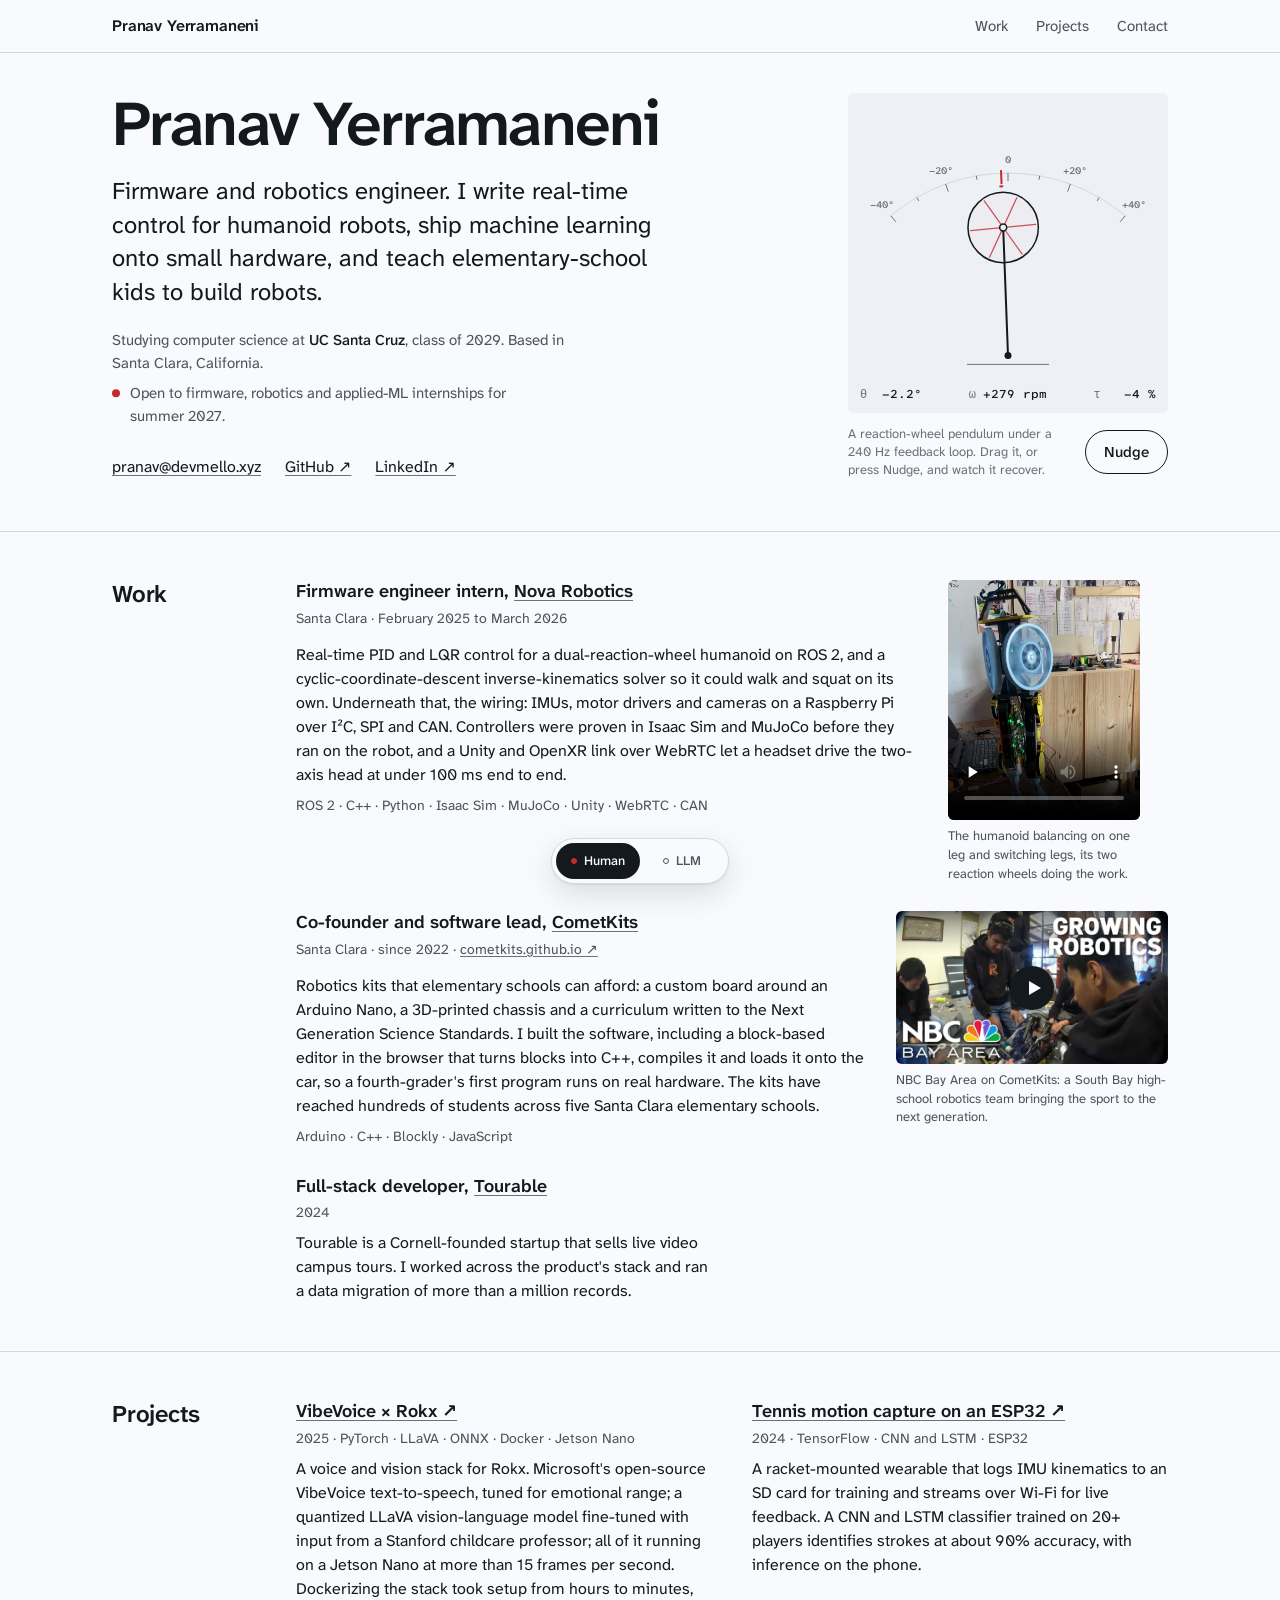
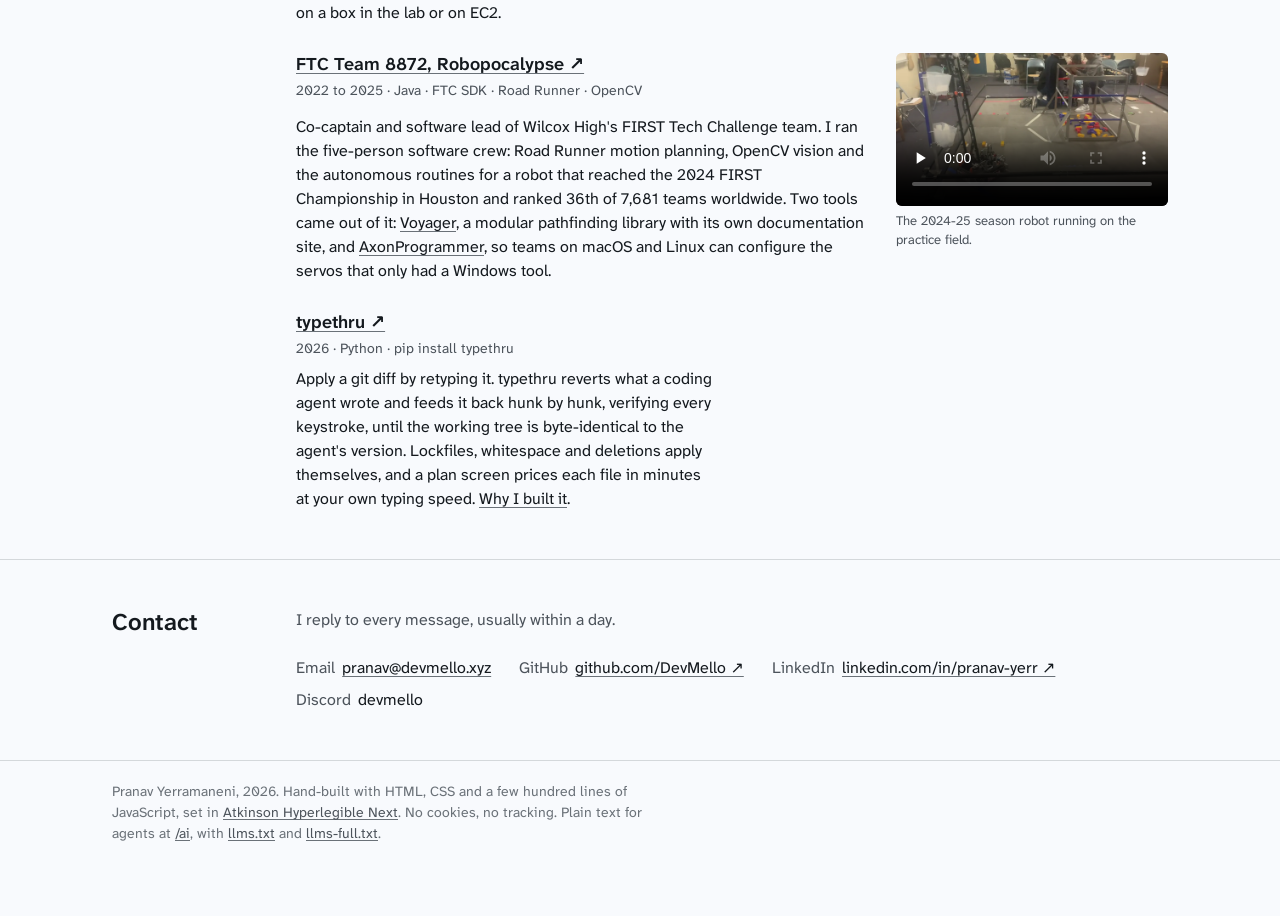
==== commit 33887e2c: "Replace the template site with the hand-built portfolio One page, no framework: hero with a live rea" ====
--- a/index.html
+++ b/index.html
@@ -1,517 +1,221 @@
-<!DOCTYPE html>
-<html class="no-js vlt-is--custom-cursor" lang="en">
-
-
-<head>
-	<meta charset="utf-8">
-	<title>Pranav Yerramaneni | Portfolio</title>
-	<meta http-equiv="Content-Type" content="text/html; charset=UTF-8">
-	<meta http-equiv="X-UA-Compatible" content="IE=edge">
-	<meta name="viewport" content="width=device-width, initial-scale=1, maximum-scale=1">
-	
-	<meta name="keywords" content="">
-	<meta name="description" content="A Website for our portfolio and plans">		
-	<meta name="msapplication-TileColor" content="#c3323a">
-	<meta name="theme-color" content="#101010">	
-	<meta name="robots" content="index,follow">
-	<meta name="googlebot" content="index,follow">
-	<meta name="format-detection" content="telephone=no">
-	<meta property="og:locale" content="en_US">
-	<meta property="og:type" content="website">
-	<meta name="google-site-verification" content="4DUOSP70eoujX4ylb9AFJlxHaWDzk1cPZtLNSaROMTg">
-	<!-- Add the meta tag to turn off automatic translation -->
-	<meta name="google" content="notranslate">
-
-
-	<link rel="stylesheet" href="css/framework-bootstrap.min.css">
-	<link rel="stylesheet" href="css/Inter-style.css">
-	<link rel="stylesheet" href="css/css-vlt-plugins.min.css">
-	<link rel="stylesheet" href="css/css-vlt-main.min.css">
-	<link rel="stylesheet" href="css/css-custom.css">
-
-</head><body class=" animsition">
-	<!--Header-->
-	<header class="vlt-header">
-		<div class="vlt-navbar vlt-navbar--main vlt-navbar--fixed">
-			<div class="vlt-navbar-background"></div>
-			<div class="vlt-navbar-inner">
-				<div class="vlt-navbar-inner--left">
-					<!--Logo-->
-					<a class="vlt-navbar-logo" href="index.html">
-						<!-- <img class="black" src="images/root-logo-blak.png" alt="robopocalypse"><img class="white" src="images/root-logo-whit.png" alt="robopocalypse"> -->
-					<!--Contacts-->
-					<nav class="vlt-navbar-contacts d-none d-md-block">
-						<ul>
-							<li><a href="https://discord.gg/">devmello</a></li>
-							<li class="sep">/</li>
-							<li><a href="mailto:robopocalypse@gmail.com">pranav@devmello.xyz</a></li>
-						</ul>
-					</nav>
-				</div>
-				<div class="vlt-navbar-inner--right">
-					<div class="d-flex align-items-center">
-						<!--Menu Burger--><a class="vlt-menu-burger js-offcanvas-menu-open" href="#"><svg xmlns="http://www.w3.org/2000/svg" width="24" height="24" viewbox="0 0 24 24" fill="none" stroke="currentColor" stroke-width="2" stroke-linecap="square" stroke-linejoin="round">
-								<line x1="3" y1="12" x2="21" y2="12"></line>
-								<line x1="3" y1="6" x2="21" y2="6"></line>
-								<line x1="3" y1="18" x2="21" y2="18"></line></svg></a>
-					</div>
-				</div>
-			</div>
-		</div>
-	</header>
-	<!--Offcanvas Menu-->
-	<div class="vlt-offcanvas-menu">
-		<div class="vlt-offcanvas-menu__header">
-			<!--Locales-->
-			<nav class="vlt-offcanvas-menu__locales"></nav>
-			<!--Menu Burger--><a class="vlt-menu-burger vlt-menu-burger--opened js-offcanvas-menu-close" href="#"><svg xmlns="http://www.w3.org/2000/svg" width="24" height="24" viewbox="0 0 24 24" fill="none" stroke="currentColor" stroke-width="2" stroke-linecap="square" stroke-linejoin="round">
-					<line x1="18" y1="6" x2="6" y2="18"></line>
-					<line x1="6" y1="6" x2="18" y2="18"></line></svg></a>
-		</div>
-		<nav class="vlt-offcanvas-menu__navigation">
-			<!--Navigation-->
-			<ul class="sf-menu">
-				<li data-menuanchor="Home"><a href="#Home">Home</a></li>
-				<li data-menuanchor="Services"><a href="#Services">Experience</a></li>
-				<li data-menuanchor="Experience"><a href="#Experience">Education</a></li>
-				<!-- <li data-menuanchor="Skills"><a href="#Skills">Skills</a></li> -->
-				<li data-menuanchor="Contact"><a href="#Contact">Contact</a></li>
-			</ul>
-		</nav>
-		<div class="vlt-offcanvas-menu__footer">
-			<!--Copyright-->
-			<div class="vlt-offcanvas-menu__copyright">
-				<p>© 2025 Copyright.<br>All rights reserved.</p>
-			</div>
-		</div>
-	</div>
-	<!--Site Overlay-->
-	<div class="vlt-site-overlay"></div>
-	<!--Main-->
-	<main class="vlt-main">
-		<!--Fullpage Slider-->
-		<div class="vlt-fullpage-slider" data-loop-top="" data-loop-bottom="" data-speed="800">
-			<!--Home-->
-			<!--Section-->
-			<div class="vlt-section pp-scrollable" data-anchor="Home" data-brightness="dark" style="background-image: url(assets/img/root/red-background.jpg);">
-			<video width="100%" height="100%" autoplay="" loop="" muted="">
-				<source src="assets/img/video3.mp4" type="video/mp4">
-			</source></video>
-				<div class="vlt-section__vertical-align">
-					<div class="vlt-section__content">
-						<div class="container">
-							<div class="row">
-								<div class="col-lg-7 offset-lg-1">
-									<!--Animated Block-->
-									<div class="vlt-animated-block" style="animation-delay:0s; animation-duration:700ms;">
-										<h5 class="vlt-display-1 has-white-color">Pranav Yerramaneni</h5>
-										<div class="vlt-gap-10"></div>
-										<h1 class="vlt-large-heading has-white-color">Robotics for <br>3+ Years</h1>
-										<div class="vlt-gap-40"></div>
-										<div class="row">
-											<div class="col-auto">
-												<!--Counter Up Small-->
-												<div class="vlt-counter-up-small" data-ending-number="5000" data-animation-speed="1500" data-delimiter=""><span class="counter">0</span> <sup></sup>
-													<h6 class="vlt-display-1">⠀⠀⠀Impacted <br>⠀⠀⠀People</h6>
-												</div>
-												<div class="vlt-gap-20--sm"></div>
-											</div>
-											<div class="col-auto">
-												<!--Counter Up Small-->
-												<div class="vlt-counter-up-small" data-ending-number="700" data-animation-speed="1500" data-delimiter=""><span class="counter">0</span><sup> </sup>
-													<h6 class="vlt-display-1">Hours of stem<br>taught</h6>
-												</div>
-											</div>
-										</div>
-										<div class="vlt-gap-40"></div><a class="vlt-link has-white-color" href="https://www.youtube.com/watch?v=5-nJNGnKnes">Watch Introduction</a>
-									</div>
-								</div>
-							</div>
-						</div>
-					</div>
-				</div>
-			</div>
-			<!--Services-->
-			<!--Section-->
-			<div class="vlt-section pp-scrollable" data-anchor="Services" data-brightness="light">
-				<div class="vlt-section__vertical-align">
-					<div class="vlt-section__content">
-						<!--Particles-->
-						<div class="vlt-section__particles">
-							<div class="vlt-particle vlt-custom--1259 vlt-fade-in-right" style="background-image: url(assets/img/root/plus-light-pattern.png); animation-delay: 750ms;"></div>
-							<div class="vlt-particle vlt-custom--2355 vlt-fade-in-left" style="background-image: url(assets/img/root/elipse-light.png); animation-delay: 500ms;"></div>
-						</div>
-						<div class="container">
-							<div class="row">
-								<div class="col-lg-2 offset-lg-1 d-none d-lg-block">
-									<!--Animated Block-->
-									<div class="vlt-animated-block" style="animation-delay:0s; animation-duration:700ms;">
-										<!--Counter Up-->
-										<div class="vlt-counter-up" data-ending-number="5" data-animation-speed="1000" data-delimiter=""><span class="counter">0</span><sup>+</sup>
-										</div>
-										<div class="vlt-gap-40"></div>
-										<h6>Years <br>Experience <br>Volunteering <br>& Working</h6>
-									</div>
-								</div>
-								<div class="col-lg-8 col-md-12">
-									<!--Animated Block-->
-									<div class="vlt-animated-block" style="animation-delay:100ms; animation-duration:700ms;">
-										<h4>Teaching <span class="has-first-color">STEM</span> at 4+ elementry schools & <span class="has-first-color">interned</span> at multiple companies</h4>
-									</div>
-									<div class="vlt-gap-70"></div>
-									<div class="row">
-										<div class="col-md-6">
-											<!--Animated Block-->
-											<div class="vlt-animated-block" style="animation-delay:200ms; animation-duration:700ms;">
-												<!--Services-->
-												<div class="vlt-services">
-													<h5 class="vlt-services__title"><a href="https://cometkits.github.io/">CometKits</a>
-													</h5>
-													<p class="vlt-services__text">
-														Working closely with teachers and school administrators, I designed a custom product called Comet Kits <a class="standout-link" href="https://www.youtube.com/watch?v=p5Mq5VVSzcs" >(news coverage)</a>, enabling elementary students to explore robotics through interactive, project-based learning. Through this initiative, hundreds of students have gained an early understanding of coding, engineering, and creative problem-solving.
-														</p>
-												</div>
-											</div>
-											<div class="vlt-gap-40"></div>
-										</div>
-										<div class="col-md-6">
-											<!--Animated Block-->
-											<div class="vlt-animated-block" style="animation-delay:300ms; animation-duration:700ms;">
-												<!--Services-->
-												<div class="vlt-services">
-													<h5 class="vlt-services__title"><a href="https://www.novarobotics.us/">Nova Robotics</a></h5>
-													<p class="vlt-services__text">
-														Created control software for a dual reaction wheel humanoid robot (bipedal) to balance with reaction wheels
-														and execute complex motions such as walking and squatting.<br>
-														Engineered an expressive robotic head for a childcare application using insights from Stanford childcare centers.<br>
-														Integrated VibeVoice neural text-to-speech with the LLaVA vision-language model to enable emotionally aware,
-														authentic interactions; optimized the system by modularizing the omnimodal architecture to reduce compute usage.
-													</p>
-												</div>
-											</div>
-											<div class="vlt-gap-40"></div>
-										</div>
-										<div class="col-md-6">
-											<!--Animated Block-->
-											<div class="vlt-animated-block" style="animation-delay:400ms; animation-duration:700ms;">
-												<!--Services-->
-												<div class="vlt-services">
-													<h5 class="vlt-services__title"><a href="https://tourable.net">Tourable</a>
-													</h5>
-													<p class="vlt-services__text">
-														Worked for a Cornell backed startup as a full stack developer.
-														Implemented Stripe transactional features on the website for b2b and b2c payment plans.
-														Implemented an admin dashboard for the website using React and Node.js.
-													</p>
-												</div>
-											</div>
-											<div class="vlt-gap-40--sm"></div>
-										</div>
-										<div class="col-md-6">
-											<!--Animated Block-->
-											<div class="vlt-animated-block" style="animation-delay:500ms; animation-duration:700ms;">
-												<!--Services-->
-												<div class="vlt-services">
-													<h5 class="vlt-services__title"><a href="https://control.devmello.xyz">Robotics</a>
-													</h5>
-													<p class="vlt-services__text">
-														- Software Lead - FIRST Tech Challenge Robotics, Team #8872 <br>
-														- Co-Captain - FIRST Tech Challenge Robotics, Team #20424 <br>
-														Qualified for the World Championship for FIRST Tech Challenge hosted in Houston. There we were a finalist for the Think Award placing us 12th in our division and 36nd in the world out of 7,000+ teams (top 0.1%).
-														Co-led a 12-member team to regionals, implementing advanced algorithms and technologies.
-														</p>
-												</div>
-											</div>
-										</div>
-									</div>
-								</div>
-							</div>
-						</div>
-					</div>
-				</div>
-			</div>
-			<!--Experience-->
-			<!--Section-->
-			<div class="vlt-section pp-scrollable" data-anchor="Experience" data-brightness="dark">
-				<div class="vlt-section__vertical-align">
-					<div class="vlt-section__content">
-						<!--Ken Burn Effect-->
-						<div class="vlt-section__ken-burn-background"><img src="images/img-attachment-02.jpg" alt=""></div>
-						<div class="container">
-							<div class="row">
-								<div class="col-lg-10 offset-lg-1">
-									<!--Animated Block-->
-									<div class="vlt-animated-block" style="animation-delay:0s; animation-duration:700ms;">
-										<div class="d-block d-md-flex align-items-center justify-content-between">
-											<h1 class="has-white-color">Education</h1>
-											<div class="vlt-gap-30--sm"></div>
-											<div class="vlt-timeline-slider-controls"><span class="prev">🡐</span><span class="pagination"></span><span class="next">🡒</span></div>
-										</div>
-									</div>
-									<div class="vlt-gap-50"></div>
-									<!--Animated Block-->
-									<div class="vlt-animated-block" style="animation-delay:100ms; animation-duration:700ms;">
-										<!--Timeline Slider-->
-										<div class="vlt-timeline-slider">
-											<div class="swiper-container">
-												<div class="swiper-wrapper">
-													<div>
-														<div class="vlt-timeline-item">
-															<div class="row">
-																<div class="col-sm-12 col-md-3"><span class="vlt-timeline-item__year">Spring 2024</span></div>
-																<div class="col-sm-12 col-md-3">
-																	<h5 class="vlt-timeline-item__title">Mission College</h5>
-																</div>
-																<div class="col-sm-12 col-md-5 offset-md-1">
-																	<p class="vlt-timeline-item__text">
-																		— CIS 007: Python Programming (4 credits) - Grade: A<br>
-																	</p>
-																</div>
-															</div>
-														</div>
-
-														<div class="vlt-timeline-item">
-															<div class="row">
-																<div class="col-sm-12 col-md-3"><span class="vlt-timeline-item__year">Spring 2024</span></div>
-																<div class="col-sm-12 col-md-3">
-																	<h5 class="vlt-timeline-item__title">Mission College</h5>
-																</div>
-																<div class="col-sm-12 col-md-5 offset-md-1">
-																	<p class="vlt-timeline-item__text">
-																		— CIS 008: Advanced Python Programming (4 credits) - Grade: A
-																	</p>
-																</div>
-															</div>
-														</div>
-														<!--Timeline Slider Item-->
-														
-														<!--Timeline Slider Item-->
-														<div class="vlt-timeline-item">
-															<div class="row">
-																<div class="col-sm-12 col-md-3"><span class="vlt-timeline-item__year">Fall 2023</span></div>
-																<div class="col-sm-12 col-md-3">
-																	<h5 class="vlt-timeline-item__title">Mission College</h5>
-																</div>
-																<div class="col-sm-12 col-md-5 offset-md-1">
-																	<p class="vlt-timeline-item__text">
-																		— CIS 051: Introduction to Data Analysis (4 credits) - Grade: A
-																	</p>
-																</div>
-															</div>
-														</div>
-														<div class="vlt-timeline-item">
-															<div class="row">
-																<div class="col-sm-12 col-md-3"><span class="vlt-timeline-item__year">Summer 2023</span></div>
-																<div class="col-sm-12 col-md-3">
-																	<h5 class="vlt-timeline-item__title">Mission College</h5>
-																</div>
-																<div class="col-sm-12 col-md-5 offset-md-1">
-																	<p class="vlt-timeline-item__text">
-																		— CIS 044: Intro to Data Structures Using Java (4 credits) - Grade: A
-																	</p>
-																</div>
-															</div>
-														</div>
-														
-														<!--Timeline Slider Item-->
-														
-														<!--Timeline Slider Item-->
-														
-													</div>
-													<div>
-														<div class="vlt-timeline-item">
-															<div class="row">
-																<div class="col-sm-12 col-md-3"><span class="vlt-timeline-item__year">Summer 2023</span></div>
-																<div class="col-sm-12 col-md-3">
-																	<h5 class="vlt-timeline-item__title">Mission College</h5>
-																</div>
-																<div class="col-sm-12 col-md-5 offset-md-1">
-																	<p class="vlt-timeline-item__text">
-																		— CIS 040: C++ Programming (4 credits) - Grade: A<br>
-																	</p>
-																</div>
-															</div>
-														</div>
-														<!--Timeline Slider Item-->
-														<div class="vlt-timeline-item">
-															<div class="row">
-																<div class="col-sm-12 col-md-3"><span class="vlt-timeline-item__year">Summer 2022</span></div>
-																<div class="col-sm-12 col-md-3">
-																	<h5 class="vlt-timeline-item__title">Mission College</h5>
-																</div>
-																<div class="col-sm-12 col-md-5 offset-md-1">
-																	<p class="vlt-timeline-item__text">
-																		— CIS 043: Software Development With Java (4 credits) - Grade: A<br>
-																	</p>
-																</div>
-															</div>
-														</div>
-														<div class="vlt-timeline-item">
-															<div class="row">
-																<div class="col-sm-12 col-md-3"><span class="vlt-timeline-item__year">Summer 2022</span></div>
-																<div class="col-sm-12 col-md-3">
-																	<h5 class="vlt-timeline-item__title">Mission College</h5>
-																</div>
-																<div class="col-sm-12 col-md-5 offset-md-1">
-																	<p class="vlt-timeline-item__text">
-																		— CIS 055: Database Management Systems I (3 credits) - Grade: A
-																	</p>
-																</div>
-															</div>
-														</div>
-													</div>
-												</div>
-											</div>
-										</div>
-									</div>
-									<div class="vlt-gap-50"></div>
-									<!--Animated Block-->
-									<div class="vlt-animated-block" style="animation-delay:200ms; animation-duration:700ms;">
-										<!--Button--><a class="vlt-btn vlt-btn--primary" href="https://devmello.github.io/resume" target="_self"><span class="vlt-btn__text">Resume</span><span class="vlt-btn__icon vlt-btn__icon--right">
-											<!-- <svg xmlns="http://www.w3.org/2000/svg" width="24" height="24" viewbox="0 0 24 24" fill="none" stroke="currentColor" stroke-width="2" stroke-linecap="square" stroke-linejoin="round">
-													<line x1="12" y1="5" x2="12" y2="19"></line>
-													<polyline points="19 12 12 19 5 12"></polyline>
-												</svg>--></span></a> 
-									</div>
-								</div>
-							</div>
-						</div>
-					</div>
-				</div>
-			</div>
-			<!--Skills-->
-			<!-- Section-->
-			<!-- <div class="vlt-section pp-scrollable" data-anchor="Skills" data-brightness="light">
-				<div class="vlt-section__vertical-align">
-					<div class="vlt-section__content">
-						
-						<div class="vlt-section__particles">
-							<div class="vlt-particle vlt-custom--1259 vlt-fade-in-right" style="background-image: url(assets/img/root/plus-light-pattern.png); animation-delay: 750ms;"></div>
-							<div class="vlt-particle vlt-custom--2355 vlt-fade-in-left" style="background-image: url(assets/img/root/elipse-light.png); animation-delay: 500ms;"></div>
-						</div>
-						<div class="container">
-							<div class="row align-items-center">
-								<div class="col-lg-4 offset-lg-1">
-									<div class="vlt-slide-photo">
-										<div class="vlt-slide-photo__inside"><img src="images/img-attachment-07.jpg" alt=""></div>
-										<div class="vlt-slide-photo__particle vlt-fade-in-bottom--small has-border-radius has-box-shadow" style="top: -50px; right: -40px; width: 100px; transition-delay: 300ms;"><img src="images/root-parallax-particle-01.png" alt=""></div>
-										<div class="vlt-slide-photo__particle vlt-fade-in-bottom--small has-border-radius has-box-shadow" style="top: 40px; left: -30px; width: 80px; transition-delay: 600ms;"><img src="images/root-parallax-particle-02.png" alt=""></div>
-										<div class="vlt-slide-photo__particle vlt-fade-in-left--small has-border-radius has-box-shadow" style="left: 30px; bottom: -50px; width: 100px; transition-delay: 900ms;"><img src="images/root-parallax-particle-03.png" alt=""></div>
-										<div class="vlt-slide-photo__particle vlt-fade-in-left--small negative-z-index" style="right: -40px; bottom: -30px; width: 290px; transition-delay: 1.2s;"><img src="images/root-plus-light-pattern.png" alt=""></div>
-									</div>
-									<div class="vlt-gap-100--md"></div>
-								</div>
-								<div class="col-lg-5 offset-lg-1">
-
-									<div class="vlt-animated-block" style="animation-delay:100ms; animation-duration:700ms;">
-										<h4>I use the easiest and most efficient <span class="has-first-color">language</span></h4>
-										<div class="vlt-gap-20"></div>
-										<p>“Experience is the name<br> everyone gives to their mistakes.”<strong> – Oscar Wilde</strong></p>
-									</div>
-									<div class="vlt-gap-50"></div>
-
-									<div class="vlt-animated-block" style="animation-delay:300ms; animation-duration:700ms;">
-
-										<div class="vlt-progress-bar" data-final-value="100" data-animation-speed="1000">
-											<h5 class="vlt-progress-bar__title">Java<span class="counter">0</span>
-											</h5>
-											<div class="vlt-progress-bar__bar"><span></span></div>
-										</div>
-									</div>
-									<div class="vlt-gap-30"></div>
-
-									<div class="vlt-animated-block" style="animation-delay:200ms; animation-duration:700ms;">
-
-										<div class="vlt-progress-bar" data-final-value="60" data-animation-speed="1000">
-											<h5 class="vlt-progress-bar__title">Kotlin<span class="counter">0</span>
-											</h5>
-											<div class="vlt-progress-bar__bar"><span></span></div>
-										</div>
-									</div>
-									<div class="vlt-gap-30"></div>
-
-									<div class="vlt-animated-block" style="animation-delay:400ms; animation-duration:700ms;">
-										<div class="vlt-progress-bar" data-final-value="50" data-animation-speed="1000">
-											<h5 class="vlt-progress-bar__title">C++<span class="counter">0</span>
-											</h5>
-											<div class="vlt-progress-bar__bar"><span></span></div>
-										</div>
-									</div>
-								</div>
-							</div>
-						</div>
-					</div>
-				</div>
-			</div> -->
-			<!--Contact-->
-			<!--Section-->
-			<div class="vlt-section pp-scrollable" data-anchor="Contact" data-brightness="dark">
-				<div class="vlt-section__vertical-align">
-					<div class="vlt-section__content">
-						<!--Particles-->
-						<div class="vlt-section__particles">
-							<div class="vlt-particle vlt-custom--1259 vlt-fade-in-right" style="background-image: url(assets/img/root/plus-light-pattern.png); animation-delay: 750ms;"></div>
-							<div class="vlt-particle vlt-custom--2355 vlt-fade-in-left" style="background-image: url(assets/img/root/elipse-light.png); animation-delay: 500ms;"></div>
-						</div>
-						<!--Ken Burn Effect-->
-						<div class="vlt-section__ken-burn-background"><img src="images/img-attachment-05.jpg" alt=""></div>
-						<div class="container">
-							<div class="row">
-								<div class="col-lg-4 offset-lg-1">
-									<!--Animated Block-->
-									<div class="vlt-animated-block" style="animation-delay:0s; animation-duration:700ms;">
-										<h1 class="has-white-color">Contact</h1>
-										<div class="vlt-gap-20"></div>
-										<p class="has-gray-color">“Alone we can do so little; together we can do so much.”<strong> – Helen Keller</strong></p>
-										<div class="vlt-gap-50"></div>
-										<div class="has-white-color">
-											<h6 class="vlt-display-1 has-gray-color">Email:</h6>
-											<div class="vlt-gap-5"></div><a href="mailto:pranav@devmello.xyz">pranav@devmello.xyz</a>
-											
-										</div>
-										<div class="vlt-ap-30"></div>
-										<div class="has-white-color">
-											<h6 class="vlt-display-1 has-gray-color">Discord:</h6>
-											<div class="vlt-gap-5"></div><a href="https://discord.com/users/943374631644045363">DevMello</a>
-										</div>
-									</div>
-								</div>
-								<div class="col-lg-6">
-									<!--Animated Block-->
-									<div class="vlt-animated-block" style="animation-delay:100ms; animation-duration:700ms;">
-										<h5 class="has-white-color">The possibility is  <span class="has-first-color">Endless</span></h5>
-										<div class="vlt-gap-40"></div>
-										<form class="vlt-contact-form" novalidate="novalidate">
-
-											<button class="vlt-btn vlt-btn--primary"><a href="https://www.linkedin.com/in/pranav-yerramaneni-2938a9294/" class="vlt-btn__text">Linkedin</a><span class="vlt-btn__icon vlt-btn__icon--right"></span></button>
-										</form>
-									</div>
-								</div>
-							</div>
-						</div>
-					</div>
-				</div>
-			</div>
-			<!--Progress Bar-->
-			<ul class="vlt-fullpage-slider-progress-bar">
-				<li data-menuanchor="Home">
-				</li><li data-menuanchor="Services">
-				</li><li data-menuanchor="Experience">
-				<!-- </li><li data-menuanchor="Skills"> -->
-				</li><li data-menuanchor="Contact">
-			</li></ul>
-			<!--Numbers-->
-			<div class="vlt-fullpage-slider-numbers"></div>
-		</div>
-	</main>
-	<!--Libs-->
-	<script src="js/vendors-jquery-3.5.1.min.js"></script>
-	<script src="js/3.8.0-gsap.min.js"></script>
-	<script src="js/scripts-vlt-plugins.js"></script>
-	<script src="js/scripts-vlt-helpers.js"></script>
-	<script src="js/scripts-vlt-controllers.js"></script>
-</body>
-
-</html>
-
-
+<!DOCTYPE html>
+<html lang="en">
+<head>
+  <meta charset="utf-8">
+  <meta name="viewport" content="width=device-width, initial-scale=1">
+  <title>Pranav Yerramaneni</title>
+  <meta name="description" content="Firmware and robotics engineer in Santa Clara, California: real-time control for humanoid robots, machine learning on small hardware, and robotics classes for kids. Computer science at UC Santa Cruz.">
+  <link rel="canonical" href="https://devmello.xyz/">
+  <link rel="alternate" type="text/markdown" href="llms-full.txt" title="This page as Markdown, for AI agents">
+  <link rel="alternate" type="text/plain" href="llms.txt" title="llms.txt">
+  <meta name="theme-color" media="(prefers-color-scheme: light)" content="#f8fafd">
+  <meta name="theme-color" media="(prefers-color-scheme: dark)" content="#0f1215">
+  <meta property="og:type" content="website">
+  <meta property="og:title" content="Pranav Yerramaneni">
+  <meta property="og:description" content="Firmware and robotics engineer: real-time control for humanoid robots, machine learning on small hardware, and robotics classes for kids.">
+  <meta property="og:url" content="https://devmello.xyz/">
+  <meta name="twitter:card" content="summary">
+  <link rel="icon" href="data:image/svg+xml,%3Csvg xmlns='http://www.w3.org/2000/svg' viewBox='0 0 64 64'%3E%3Cpath d='M20 58h24M32 58V30' fill='none' stroke='%236e757d' stroke-width='4' stroke-linecap='round'/%3E%3Ccircle cx='32' cy='19' r='12' fill='none' stroke='%23c52a33' stroke-width='4'/%3E%3Ccircle cx='32' cy='19' r='3' fill='%23c52a33'/%3E%3C/svg%3E">
+  <link rel="preconnect" href="https://fonts.googleapis.com">
+  <link rel="preconnect" href="https://fonts.gstatic.com" crossorigin>
+  <link href="https://fonts.googleapis.com/css2?family=Atkinson+Hyperlegible+Mono:wght@500&family=Atkinson+Hyperlegible+Next:wght@400..600&display=swap" rel="stylesheet">
+  <link rel="stylesheet" href="styles.css">
+  <script type="application/ld+json">
+  {
+    "@context": "https://schema.org",
+    "@type": "Person",
+    "name": "Pranav Yerramaneni",
+    "url": "https://devmello.xyz/",
+    "email": "mailto:pranav@devmello.xyz",
+    "jobTitle": "Firmware and robotics engineer",
+    "address": { "@type": "PostalAddress", "addressLocality": "Santa Clara", "addressRegion": "CA", "addressCountry": "US" },
+    "affiliation": { "@type": "CollegeOrUniversity", "name": "University of California, Santa Cruz" },
+    "sameAs": [
+      "https://github.com/DevMello",
+      "https://www.linkedin.com/in/pranav-yerr/",
+      "https://blog.devmello.xyz/"
+    ]
+  }
+  </script>
+</head>
+<body>
+
+  <a class="skip" href="#main">Skip to content</a>
+
+  <header class="nav">
+    <div class="container nav__inner">
+      <a class="nav__brand" href="#top">Pranav Yerramaneni</a>
+      <nav aria-label="Sections">
+        <ul class="nav__links">
+          <li><a href="#work">Work</a></li>
+          <li><a href="#projects">Projects</a></li>
+          <li><a href="#contact">Contact</a></li>
+        </ul>
+      </nav>
+    </div>
+  </header>
+
+  <main id="main">
+
+    <div class="human" id="human">
+
+    <section class="hero" id="top" aria-labelledby="name">
+      <div class="container hero__grid">
+        <div>
+          <h1 id="name">Pranav Yerramaneni</h1>
+          <p class="hero__lead">Firmware and robotics engineer. I write real-time control for humanoid robots, ship machine learning onto small hardware, and teach elementary-school kids to build robots.</p>
+          <p class="hero__status">Studying computer science at <strong>UC Santa Cruz</strong>, class of 2029. Based in Santa Clara, California.</p>
+          <p class="hero__status avail">Open to firmware, robotics and applied-ML internships for summer 2027.</p>
+          <ul class="hero__links">
+            <li><a href="mailto:pranav@devmello.xyz">pranav@devmello.xyz</a></li>
+            <li><a href="https://github.com/DevMello">GitHub ↗</a></li>
+            <li><a href="https://www.linkedin.com/in/pranav-yerr/">LinkedIn ↗</a></li>
+          </ul>
+        </div>
+
+        <figure class="sim">
+          <div class="sim__stage">
+            <svg class="sim__static" viewBox="0 0 400 400" aria-hidden="true" focusable="false">
+              <path d="M53.4 153.4A228 228 0 0 1 346.6 153.4" fill="none" stroke="var(--rule)" stroke-width="1"/>
+              <g stroke="var(--ink-3)" stroke-width="1">
+                <path d="M200 100V108M141.8 111.6l2.7 7.5M258.2 111.6l-2.7 7.5M88 145l5.1 6.1M312 145l-5.1 6.1"/>
+                <path d="M149 337h102"/>
+              </g>
+              <path d="M200 97v14" stroke="var(--accent)" stroke-width="2"/>
+              <path d="M200 328V168" stroke="var(--ink)" stroke-width="2" stroke-linecap="round"/>
+              <circle cx="200" cy="168" r="44" fill="none" stroke="var(--ink)" stroke-width="1.5"/>
+              <path d="M204 168h37.5M198 171.5l-18.8 32.5M198 164.5l-18.8-32.5M196 168h-37.5M202 164.5l18.8-32.5M202 171.5l18.8 32.5" stroke="var(--accent)" stroke-width="1.25"/>
+              <circle cx="200" cy="168" r="3.5" fill="var(--bg-2)" stroke="var(--ink)" stroke-width="1.5"/>
+              <circle cx="200" cy="328" r="3.5" fill="var(--ink)"/>
+            </svg>
+            <canvas id="rwip" role="img" aria-label="Simulation of a reaction-wheel inverted pendulum held upright by a feedback controller."></canvas>
+            <dl class="sim__readouts">
+              <div><dt aria-label="angle">θ</dt><dd id="ro-angle">+0.0°</dd></div>
+              <div><dt aria-label="wheel speed">ω</dt><dd id="ro-wheel">+0 rpm</dd></div>
+              <div><dt aria-label="motor torque">τ</dt><dd id="ro-torque">+0 %</dd></div>
+            </dl>
+          </div>
+          <figcaption class="sim__caption">
+            <p class="sim__note" id="sim-note">A reaction-wheel pendulum under a 240 Hz feedback loop. Drag it, or press Nudge, and watch it recover.</p>
+            <button class="sim__btn" id="sim-nudge" type="button">Nudge</button>
+            <p class="visually-hidden" id="sim-live" aria-live="polite"></p>
+          </figcaption>
+        </figure>
+      </div>
+    </section>
+
+    <section class="section" id="work" aria-labelledby="work-title">
+      <div class="container section__inner">
+        <h2 class="section__title" id="work-title">Work</h2>
+        <div class="section__body">
+          <ul class="entries">
+            <li class="entry entry--media entry--portrait">
+              <h3>Firmware engineer intern, <a href="https://www.novarobotics.us/">Nova Robotics</a></h3>
+              <p class="facts">Santa Clara · February 2025 to March 2026</p>
+              <p>Real-time PID and LQR control for a dual-reaction-wheel humanoid on ROS 2, and a cyclic-coordinate-descent inverse-kinematics solver so it could walk and squat on its own. Underneath that, the wiring: IMUs, motor drivers and cameras on a Raspberry Pi over I²C, SPI and CAN. Controllers were proven in Isaac Sim and MuJoCo before they ran on the robot, and a Unity and OpenXR link over WebRTC let a headset drive the two-axis head at under 100 ms end to end.</p>
+              <figure class="entry__media entry__media--portrait">
+                <video controls preload="none" playsinline poster="videos/nova-humanoid.webp" width="720" height="1280">
+                  <source src="videos/nova-humanoid.mp4" type="video/mp4">
+                </video>
+                <figcaption>The humanoid balancing on one leg and switching legs, its two reaction wheels doing the work.</figcaption>
+              </figure>
+              <p class="facts">ROS 2 · C++ · Python · Isaac Sim · MuJoCo · Unity · WebRTC · CAN</p>
+            </li>
+            <li class="entry entry--media">
+              <h3>Co-founder and software lead, <a href="https://cometkits.github.io/">CometKits</a></h3>
+              <p class="facts">Santa Clara · since 2022 · <a href="https://cometkits.github.io/">cometkits.github.io ↗</a></p>
+              <p>Robotics kits that elementary schools can afford: a custom board around an Arduino Nano, a 3D-printed chassis and a curriculum written to the Next Generation Science Standards. I built the software, including a block-based editor in the browser that turns blocks into C++, compiles it and loads it onto the car, so a fourth-grader's first program runs on real hardware. The kits have reached hundreds of students across five Santa Clara elementary schools.</p>
+              <figure class="entry__media">
+                <a class="yt" href="https://www.youtube.com/watch?v=p5Mq5VVSzcs" data-yt="p5Mq5VVSzcs" aria-label="Play the NBC Bay Area segment on CometKits (YouTube)">
+                  <img src="videos/cometkits-nbc.webp" alt="Still from the NBC Bay Area segment: the CometKits team with students and their robot cars" width="640" height="360" loading="lazy" decoding="async">
+                  <span class="yt__play" aria-hidden="true"></span>
+                </a>
+                <figcaption>NBC Bay Area on CometKits: a South Bay high-school robotics team bringing the sport to the next generation.</figcaption>
+              </figure>
+              <p class="facts">Arduino · C++ · Blockly · JavaScript</p>
+            </li>
+            <li class="entry">
+              <h3>Full-stack developer, <a href="https://www.linkedin.com/company/tour-able">Tourable</a></h3>
+              <p class="facts">2024</p>
+              <p>Tourable is a Cornell-founded startup that sells live video campus tours. I worked across the product's stack and ran a data migration of more than a million records.</p>
+            </li>
+          </ul>
+        </div>
+      </div>
+    </section>
+
+    <section class="section" id="projects" aria-labelledby="projects-title">
+      <div class="container section__inner">
+        <h2 class="section__title" id="projects-title">Projects</h2>
+        <div class="section__body">
+          <ul class="entries">
+            <li class="entry">
+              <h3><a href="https://github.com/DevMello/VibeVoice">VibeVoice × Rokx ↗</a></h3>
+              <p class="facts">2025 · PyTorch · LLaVA · ONNX · Docker · Jetson Nano</p>
+              <p>A voice and vision stack for Rokx. Microsoft's open-source VibeVoice text-to-speech, tuned for emotional range; a quantized LLaVA vision-language model fine-tuned with input from a Stanford childcare professor; all of it running on a Jetson Nano at more than 15 frames per second. Dockerizing the stack took setup from hours to minutes, on a box in the lab or on EC2.</p>
+            </li>
+            <li class="entry">
+              <h3><a href="https://github.com/DevMello/TennisMobile">Tennis motion capture on an ESP32 ↗</a></h3>
+              <p class="facts">2024 · TensorFlow · CNN and LSTM · ESP32</p>
+              <p>A racket-mounted wearable that logs IMU kinematics to an SD card for training and streams over Wi-Fi for live feedback. A CNN and LSTM classifier trained on 20+ players identifies strokes at about 90% accuracy, with inference on the phone.</p>
+            </li>
+            <li class="entry entry--media">
+              <h3><a href="https://wilcox-robotics-team.com/">FTC Team 8872, Robopocalypse ↗</a></h3>
+              <p class="facts">2022 to 2025 · Java · FTC SDK · Road Runner · OpenCV</p>
+              <p>Co-captain and software lead of Wilcox High's FIRST Tech Challenge team. I ran the five-person software crew: Road Runner motion planning, OpenCV vision and the autonomous routines for a robot that reached the 2024 FIRST Championship in Houston and ranked 36th of 7,681 teams worldwide. Two tools came out of it: <a href="https://voyager.devmello.xyz/">Voyager</a>, a modular pathfinding library with its own documentation site, and <a href="https://github.com/DevMello/AxonProgrammer">AxonProgrammer</a>, so teams on macOS and Linux can configure the servos that only had a Windows tool.</p>
+              <figure class="entry__media">
+                <video controls preload="none" playsinline poster="videos/ftc-robot.webp" width="1280" height="720">
+                  <source src="videos/ftc-robot.mp4" type="video/mp4">
+                </video>
+                <figcaption>The 2024-25 season robot running on the practice field.</figcaption>
+              </figure>
+            </li>
+            <li class="entry">
+              <h3><a href="https://github.com/DevMello/typethru">typethru ↗</a></h3>
+              <p class="facts">2026 · Python · pip install typethru</p>
+              <p>Apply a git diff by retyping it. typethru reverts what a coding agent wrote and feeds it back hunk by hunk, verifying every keystroke, until the working tree is byte-identical to the agent's version. Lockfiles, whitespace and deletions apply themselves, and a plan screen prices each file in minutes at your own typing speed. <a href="https://blog.devmello.xyz/blog/the-slowest-way-to-apply-a-diff/">Why I built it</a>.</p>
+            </li>
+          </ul>
+        </div>
+      </div>
+    </section>
+
+    <section class="section" id="contact" aria-labelledby="contact-title">
+      <div class="container section__inner">
+        <h2 class="section__title" id="contact-title">Contact</h2>
+        <div class="section__body">
+          <p class="section__intro">I reply to every message, usually within a day.</p>
+          <ul class="contact">
+            <li><span>Email</span><a href="mailto:pranav@devmello.xyz">pranav@devmello.xyz</a></li>
+            <li><span>GitHub</span><a href="https://github.com/DevMello">github.com/DevMello ↗</a></li>
+            <li><span>LinkedIn</span><a href="https://www.linkedin.com/in/pranav-yerr/">linkedin.com/in/pranav-yerr ↗</a></li>
+            <li><span>Discord</span>devmello</li>
+          </ul>
+        </div>
+      </div>
+    </section>
+
+    </div>
+
+    <section class="llm" id="llm" hidden aria-label="Plain-text version">
+      <div class="container">
+        <pre class="llm__text" id="llm-text" tabindex="0"></pre>
+      </div>
+    </section>
+
+  </main>
+
+  <footer class="footer">
+    <div class="container">
+      <p>Pranav Yerramaneni, 2026. Hand-built with HTML, CSS and a few hundred lines of JavaScript, set in <a href="https://fonts.google.com/specimen/Atkinson+Hyperlegible+Next">Atkinson Hyperlegible Next</a>. No cookies, no tracking. Plain text for agents at <a href="ai/">/ai</a>, with <a href="llms.txt">llms.txt</a> and <a href="llms-full.txt">llms-full.txt</a>.</p>
+    </div>
+  </footer>
+
+  <div class="mode" role="group" aria-label="View this site as">
+    <a class="mode__opt" href="./" data-mode="human" aria-current="true">Human</a>
+    <a class="mode__opt" href="ai/" data-mode="llm">LLM</a>
+  </div>
+
+  <script src="script.js" defer></script>
+</body>
+</html>
--- a/styles.css
+++ b/styles.css
@@ -0,0 +1,711 @@
+/* Pranav Yerramaneni, devmello.xyz
+   Tokens first, then base, then components in page order. No framework. */
+
+:root {
+  color-scheme: light dark;
+
+  --bg: oklch(0.985 0.004 250);
+  --bg-2: oklch(0.955 0.006 250);
+  --ink: oklch(0.21 0.012 250);
+  --ink-2: oklch(0.44 0.016 250);
+  --ink-3: oklch(0.545 0.014 250);
+  --rule: oklch(0.88 0.006 250);
+  --accent: oklch(0.54 0.19 24);
+  --accent-soft: oklch(0.93 0.03 24);
+
+  --font: "Atkinson Hyperlegible Next", system-ui, "Segoe UI", Roboto, Helvetica, Arial, sans-serif;
+  --mono: "Atkinson Hyperlegible Mono", ui-monospace, "Cascadia Mono", Consolas, Menlo, monospace;
+  --ease: cubic-bezier(0.22, 1, 0.36, 1);
+
+  --container: 72rem;
+  --gutter: clamp(1.25rem, 4vw, 3rem);
+  --section-gap: clamp(2.25rem, 4.5vw, 3rem);
+  --nav-h: 3.25rem;
+  --lh: 1.5;
+  --track: 0;
+}
+
+@media (prefers-color-scheme: dark) {
+  :root {
+    --bg: oklch(0.18 0.008 250);
+    --bg-2: oklch(0.22 0.009 250);
+    --ink: oklch(0.93 0.006 250);
+    --ink-2: oklch(0.74 0.01 250);
+    --ink-3: oklch(0.64 0.01 250);
+    --rule: oklch(0.31 0.01 250);
+    --accent: oklch(0.72 0.17 26);
+    --accent-soft: oklch(0.28 0.05 24);
+    --lh: 1.55;
+    --track: 0.01em;
+  }
+}
+
+/* ---------- Base ---------- */
+
+*,
+*::before,
+*::after { box-sizing: border-box; }
+
+html {
+  -webkit-text-size-adjust: 100%;
+  scroll-behavior: smooth;
+  scroll-padding-top: calc(var(--nav-h) + 1.5rem);
+  overflow-x: clip;
+}
+
+body {
+  margin: 0;
+  background: var(--bg);
+  color: var(--ink);
+  font-family: var(--font);
+  font-size: 1rem;
+  line-height: var(--lh);
+  letter-spacing: var(--track);
+  font-optical-sizing: auto;
+  font-kerning: normal;
+  text-rendering: optimizeLegibility;
+}
+
+h1, h2, h3 { text-wrap: balance; }
+p { text-wrap: pretty; }
+
+a {
+  color: var(--ink);
+  text-decoration: underline;
+  text-decoration-thickness: 1px;
+  text-underline-offset: 0.16em;
+  text-decoration-color: var(--ink-3);
+  transition: text-decoration-color 160ms var(--ease), color 160ms var(--ease);
+}
+
+a:hover,
+a:focus-visible { text-decoration-color: var(--accent); }
+
+:focus-visible {
+  outline: 2px solid var(--accent);
+  outline-offset: 3px;
+  border-radius: 2px;
+}
+
+::selection {
+  background: var(--accent-soft);
+  color: var(--ink);
+}
+
+.container {
+  max-width: var(--container);
+  margin-inline: auto;
+  padding-inline: var(--gutter);
+}
+
+.visually-hidden {
+  position: absolute !important;
+  width: 1px;
+  height: 1px;
+  margin: -1px;
+  padding: 0;
+  overflow: hidden;
+  clip: rect(0 0 0 0);
+  clip-path: inset(50%);
+  white-space: nowrap;
+  border: 0;
+}
+
+.skip {
+  position: absolute;
+  top: -100%;
+  left: var(--gutter);
+  z-index: 20;
+  padding: 0.5rem 0.75rem;
+  background: var(--ink);
+  color: var(--bg);
+  text-decoration: none;
+  border-radius: 0 0 0.25rem 0.25rem;
+}
+
+.skip:focus { top: 0; }
+
+/* ---------- Nav ---------- */
+
+.nav {
+  position: sticky;
+  top: 0;
+  z-index: 10;
+  background: var(--bg);
+  border-bottom: 1px solid var(--rule);
+}
+
+.nav__inner {
+  display: flex;
+  align-items: center;
+  justify-content: space-between;
+  gap: 0.5rem 1.5rem;
+  min-height: var(--nav-h);
+}
+
+.nav__brand {
+  font-weight: 600;
+  letter-spacing: -0.01em;
+  text-decoration: none;
+  padding-block: 0.75rem;
+}
+
+.nav__links {
+  display: flex;
+  flex-wrap: wrap;
+  gap: 0 clamp(0.875rem, 2.5vw, 1.75rem);
+  margin: 0;
+  padding: 0;
+  list-style: none;
+}
+
+.nav__links a {
+  display: inline-block;
+  padding-block: 0.85rem;
+  font-size: 0.9375rem;
+  color: var(--ink-2);
+  text-decoration: none;
+}
+
+.nav__links a:hover,
+.nav__links a:focus-visible { color: var(--ink); }
+
+.nav__links a[aria-current="true"] { color: var(--accent); }
+
+@media (max-width: 39.99rem) {
+  .nav { position: static; }
+  .nav__inner { flex-wrap: wrap; padding-block: 0.25rem; }
+  .nav__brand { padding-block: 0.5rem; }
+  .nav__links a { padding-block: 0.6rem; }
+}
+
+/* ---------- Hero ---------- */
+
+.hero { padding-block: clamp(1.75rem, 3.5vw, 2.5rem) clamp(2rem, 4vw, 2.75rem); }
+
+.hero__grid {
+  display: grid;
+  gap: clamp(2rem, 5vw, 4rem);
+  align-items: start;
+}
+
+@media (min-width: 56rem) {
+  .hero__grid { grid-template-columns: minmax(0, 1fr) minmax(16rem, 20rem); }
+}
+
+.hero h1 {
+  margin: 0 0 1.25rem;
+  font-size: clamp(2.4rem, 1.4rem + 3.2vw, 4.25rem);
+  font-weight: 600;
+  line-height: 0.98;
+  letter-spacing: -0.025em;
+}
+
+.hero__lead {
+  max-width: 34ch;
+  margin: 0 0 1.25rem;
+  font-size: clamp(1.2rem, 1.05rem + 0.6vw, 1.5rem);
+  line-height: 1.4;
+}
+
+.hero__status {
+  max-width: 48ch;
+  margin: 0 0 0.5rem;
+  font-size: 0.9375rem;
+  color: var(--ink-2);
+}
+
+.hero__status strong { font-weight: 500; color: var(--ink); }
+
+.avail {
+  display: flex;
+  align-items: baseline;
+  gap: 0.6rem;
+}
+
+.avail::before {
+  content: "";
+  flex: none;
+  width: 0.5rem;
+  height: 0.5rem;
+  border-radius: 50%;
+  background: var(--accent);
+  transform: translateY(-0.05em);
+}
+
+.hero__links {
+  display: flex;
+  flex-wrap: wrap;
+  gap: 0.25rem 1.5rem;
+  margin: 1.25rem 0 0;
+  padding: 0;
+  list-style: none;
+}
+
+.hero__links a { display: inline-block; padding-block: 0.5rem; }
+
+/* ---------- Simulation ---------- */
+
+.sim { margin: 0; }
+
+.sim__stage {
+  position: relative;
+  aspect-ratio: 4 / 3;
+  overflow: hidden;
+  border-radius: 0.375rem;
+  background: var(--bg-2);
+}
+
+@media (min-width: 56rem) {
+  .sim__stage { aspect-ratio: 1 / 1; }
+}
+
+.sim__stage canvas {
+  display: block;
+  width: 100%;
+  height: 100%;
+  touch-action: none;
+  cursor: grab;
+}
+
+.sim__stage canvas:active { cursor: grabbing; }
+
+.js .sim__stage canvas.is-static { cursor: default; }
+
+.sim__static {
+  position: absolute;
+  inset: 0;
+  width: 100%;
+  height: 100%;
+}
+
+.js .sim__static { display: none; }
+.js .sim__stage canvas { position: relative; }
+html:not(.js) .sim__stage canvas { display: none; }
+
+.sim__caption {
+  display: flex;
+  align-items: center;
+  justify-content: space-between;
+  gap: 1rem;
+  margin-top: 0.75rem;
+  font-size: 0.875rem;
+  color: var(--ink-2);
+}
+
+/* Readouts sit inside the stage, along its bottom edge, so the figure stays short. */
+.sim__readouts {
+  position: absolute;
+  left: 0.75rem;
+  right: 0.75rem;
+  bottom: 0.625rem;
+  display: flex;
+  justify-content: space-between;
+  gap: 0.75rem;
+  margin: 0;
+  font-family: var(--mono);
+  font-size: 0.75rem;
+  font-weight: 500;
+  font-variant-numeric: tabular-nums;
+  pointer-events: none;
+}
+
+.sim__readouts > div {
+  display: flex;
+  gap: 0.45rem;
+  align-items: baseline;
+  white-space: nowrap;
+}
+
+.sim__readouts dt { color: var(--ink-3); }
+
+.sim__readouts dd {
+  min-width: 6ch;
+  margin: 0;
+  color: var(--ink);
+  text-align: right;
+}
+
+.sim__btn {
+  flex: none;
+  height: 2.75rem;
+  padding: 0 1.125rem;
+  border: 1px solid var(--ink);
+  border-radius: 999px;
+  background: transparent;
+  color: var(--ink);
+  font: inherit;
+  font-size: 0.9375rem;
+  font-weight: 500;
+  cursor: pointer;
+  transition: background-color 160ms var(--ease), color 160ms var(--ease);
+}
+
+.sim__btn:hover,
+.sim__btn:focus-visible {
+  background: var(--ink);
+  color: var(--bg);
+}
+
+.sim__btn[hidden] { display: none; }
+
+.sim__note {
+  flex: 1 1 auto;
+  margin: 0;
+  color: var(--ink-3);
+  font-size: 0.8125rem;
+  line-height: 1.4;
+}
+
+html:not(.js) .sim__btn,
+html:not(.js) .sim__readouts { display: none; }
+
+/* ---------- Sections ---------- */
+
+.section {
+  border-top: 1px solid var(--rule);
+  padding-block: var(--section-gap);
+}
+
+.section__inner {
+  display: grid;
+  gap: 1.5rem;
+}
+
+.section__title {
+  align-self: start;
+  margin: 0;
+  font-size: 1.5rem;
+  font-weight: 600;
+  line-height: 1.2;
+  letter-spacing: -0.01em;
+}
+
+@media (min-width: 56rem) {
+  .section__inner {
+    grid-template-columns: 9rem minmax(0, 1fr);
+    gap: 2.5rem;
+  }
+  .section__title {
+    position: sticky;
+    top: calc(var(--nav-h) + 1.5rem);
+  }
+}
+
+.section__body > p:first-child { margin-top: 0; }
+
+.section__intro {
+  max-width: 62ch;
+  margin: 0 0 1.25rem;
+  color: var(--ink-2);
+}
+
+/* Entries: work and projects */
+
+.entries {
+  display: grid;
+  gap: 1.75rem;
+  align-items: start;
+  margin: 0;
+  padding: 0;
+  list-style: none;
+}
+
+/* On wide screens short entries pair up; entries with media keep the full width. */
+@media (min-width: 72rem) {
+  .entries { grid-template-columns: 1fr 1fr; column-gap: 2.5rem; }
+  .entry--media,
+  .entry--wide { grid-column: 1 / -1; }
+}
+
+.entry > h3,
+.entry > p { max-width: 62ch; }
+
+.entry h3 {
+  margin: 0 0 0.25rem;
+  font-size: 1.125rem;
+  font-weight: 600;
+  line-height: 1.3;
+}
+
+.entry h3 span { font-weight: 400; color: var(--ink-2); }
+
+.entry p { margin: 0; }
+
+.entry p + p { margin-top: 0.5rem; }
+
+.facts {
+  font-size: 0.875rem;
+  color: var(--ink-2);
+}
+
+.facts a { color: inherit; }
+
+.entry .facts:first-of-type { margin-top: 0; margin-bottom: 0.375rem; }
+
+/* Video figures inside entries: beside the text on wide screens, under it on narrow ones,
+   so a clip never adds page height where there is room to the side. */
+
+.entry--media { --media-w: 17rem; }
+.entry--portrait { --media-w: 12rem; }
+
+.entry__media { margin: 1rem 0 0; }
+
+.entry--portrait .entry__media { max-width: 12rem; }
+
+.entry__media video {
+  display: block;
+  width: 100%;
+  height: auto;
+  border-radius: 0.375rem;
+  background: var(--bg-2);
+}
+
+/* A phone clip is shown as 4:5 (the full frame is there in fullscreen). */
+.entry--portrait .entry__media video {
+  aspect-ratio: 4 / 5;
+  object-fit: cover;
+  object-position: center 58%;
+}
+
+/* YouTube: a poster and a play mark; the player loads only when asked. */
+.yt {
+  position: relative;
+  display: block;
+  overflow: hidden;
+  border-radius: 0.375rem;
+  background: var(--bg-2);
+  text-decoration: none;
+}
+
+.yt img {
+  display: block;
+  width: 100%;
+  height: auto;
+}
+
+.yt__play {
+  position: absolute;
+  top: 50%;
+  left: 50%;
+  width: 2.75rem;
+  height: 2.75rem;
+  border-radius: 50%;
+  background: var(--ink);
+  transform: translate(-50%, -50%);
+  transition: background-color 160ms var(--ease);
+}
+
+.yt__play::after {
+  content: "";
+  position: absolute;
+  top: 50%;
+  left: 56%;
+  border-style: solid;
+  border-width: 0.45rem 0 0.45rem 0.75rem;
+  border-color: transparent transparent transparent var(--bg);
+  transform: translate(-50%, -50%);
+}
+
+.yt:hover .yt__play,
+.yt:focus-visible .yt__play { background: var(--accent); }
+
+.entry__media iframe {
+  display: block;
+  width: 100%;
+  height: auto;
+  aspect-ratio: 16 / 9;
+  border: 0;
+  border-radius: 0.375rem;
+  background: var(--bg-2);
+}
+
+.entry__media figcaption {
+  margin-top: 0.4rem;
+  font-size: 0.8125rem;
+  line-height: 1.45;
+  color: var(--ink-2);
+}
+
+.entry__media + .facts { margin-top: 0.75rem; }
+
+@media (min-width: 56rem) {
+  .entry--media {
+    display: grid;
+    grid-template-columns: minmax(0, 62ch) var(--media-w);
+    column-gap: 2rem;
+    align-items: start;
+  }
+  .entry--media > * { grid-column: 1; }
+  .entry--media > .entry__media {
+    grid-column: 2;
+    grid-row: 1 / span 8;
+    margin: 0;
+    max-width: none;
+  }
+  .entry--media > .entry__media + .facts { margin-top: 0.5rem; }
+}
+
+/* LLM view: the raw llms-full.txt shown in place of the page */
+
+.llm { padding-block: clamp(1.5rem, 4vw, 3rem) 6rem; }
+
+.llm__text {
+  max-width: 84ch;
+  margin: 0;
+  padding: 0;
+  color: var(--ink);
+  font-family: var(--mono);
+  font-size: 0.8125rem;
+  line-height: 1.65;
+  white-space: pre-wrap;
+  overflow-wrap: anywhere;
+  tab-size: 2;
+}
+
+.llm__text:focus-visible { outline: none; }
+
+.llm-mode .nav__links { display: none; }
+
+/* Human / LLM switch */
+
+.mode {
+  position: fixed;
+  left: 50%;
+  bottom: max(1rem, env(safe-area-inset-bottom));
+  z-index: 30;
+  display: inline-flex;
+  padding: 0.25rem;
+  border: 1px solid var(--rule);
+  border-radius: 999px;
+  background: var(--bg);
+  box-shadow: 0 1px 2px oklch(0 0 0 / 0.08), 0 10px 30px oklch(0 0 0 / 0.12);
+  transform: translateX(-50%);
+  font-size: 0.8125rem;
+  font-weight: 500;
+}
+
+.mode::before {
+  content: "";
+  position: absolute;
+  top: 0.25rem;
+  bottom: 0.25rem;
+  left: 0.25rem;
+  width: calc(50% - 0.25rem);
+  border-radius: 999px;
+  background: var(--ink);
+  transition: transform 240ms var(--ease);
+}
+
+.mode--llm::before { transform: translateX(100%); }
+
+.mode__opt {
+  position: relative;
+  z-index: 1;
+  display: inline-flex;
+  flex: 1 1 0;
+  align-items: center;
+  justify-content: center;
+  gap: 0.45rem;
+  min-width: 5.25rem;
+  min-height: 2.25rem;
+  padding: 0 0.9rem;
+  border-radius: 999px;
+  color: var(--ink-2);
+  text-decoration: none;
+  transition: color 240ms var(--ease);
+}
+
+.mode__opt::before {
+  content: "";
+  width: 0.4rem;
+  height: 0.4rem;
+  border-radius: 50%;
+  border: 1px solid currentColor;
+  transition: background-color 240ms var(--ease), border-color 240ms var(--ease);
+}
+
+.mode__opt:hover { color: var(--ink); }
+
+.mode__opt[aria-current="true"],
+.mode__opt[aria-current="true"]:hover { color: var(--bg); }
+
+.mode__opt[aria-current="true"]::before {
+  background: var(--accent);
+  border-color: var(--accent);
+}
+
+/* Contact */
+
+.contact {
+  display: flex;
+  flex-wrap: wrap;
+  gap: 0.25rem 1.75rem;
+  margin: 0;
+  padding: 0;
+  list-style: none;
+}
+
+.contact li {
+  display: flex;
+  gap: 0.45rem;
+  align-items: baseline;
+}
+
+.contact span { color: var(--ink-2); }
+
+.contact a { display: inline-block; padding-block: 0.25rem; }
+
+/* ---------- Footer ---------- */
+
+.footer {
+  border-top: 1px solid var(--rule);
+  padding-block: 1.25rem 4.5rem;
+  font-size: 0.875rem;
+  color: var(--ink-3);
+}
+
+.footer p { margin: 0; max-width: 62ch; }
+
+.footer a { color: var(--ink-2); }
+
+/* ---------- Motion preferences ---------- */
+
+@media (prefers-reduced-motion: reduce) {
+  html { scroll-behavior: auto; }
+  *,
+  *::before,
+  *::after { transition-duration: 0.01ms !important; }
+}
+
+/* ---------- Print ---------- */
+
+@media print {
+  :root {
+    --bg: #fff;
+    --bg-2: #fff;
+    --ink: #000;
+    --ink-2: #333;
+    --ink-3: #555;
+    --rule: #bbb;
+    --accent: #000;
+  }
+  .nav,
+  .skip,
+  .sim,
+  .sim__btn,
+  .mode,
+  .llm,
+  .entry__media video { display: none; }
+  .human[hidden] { display: block; }
+  .hero__grid { grid-template-columns: 1fr; }
+  .section { padding-block: 1.5rem; break-inside: avoid; }
+  .section__title { position: static; }
+  a { text-decoration: none; }
+  .contact a[href^="http"]::after,
+  .hero__links a[href^="http"]::after {
+    content: " (" attr(href) ")";
+    font-size: 0.85em;
+    color: var(--ink-2);
+  }
+}
